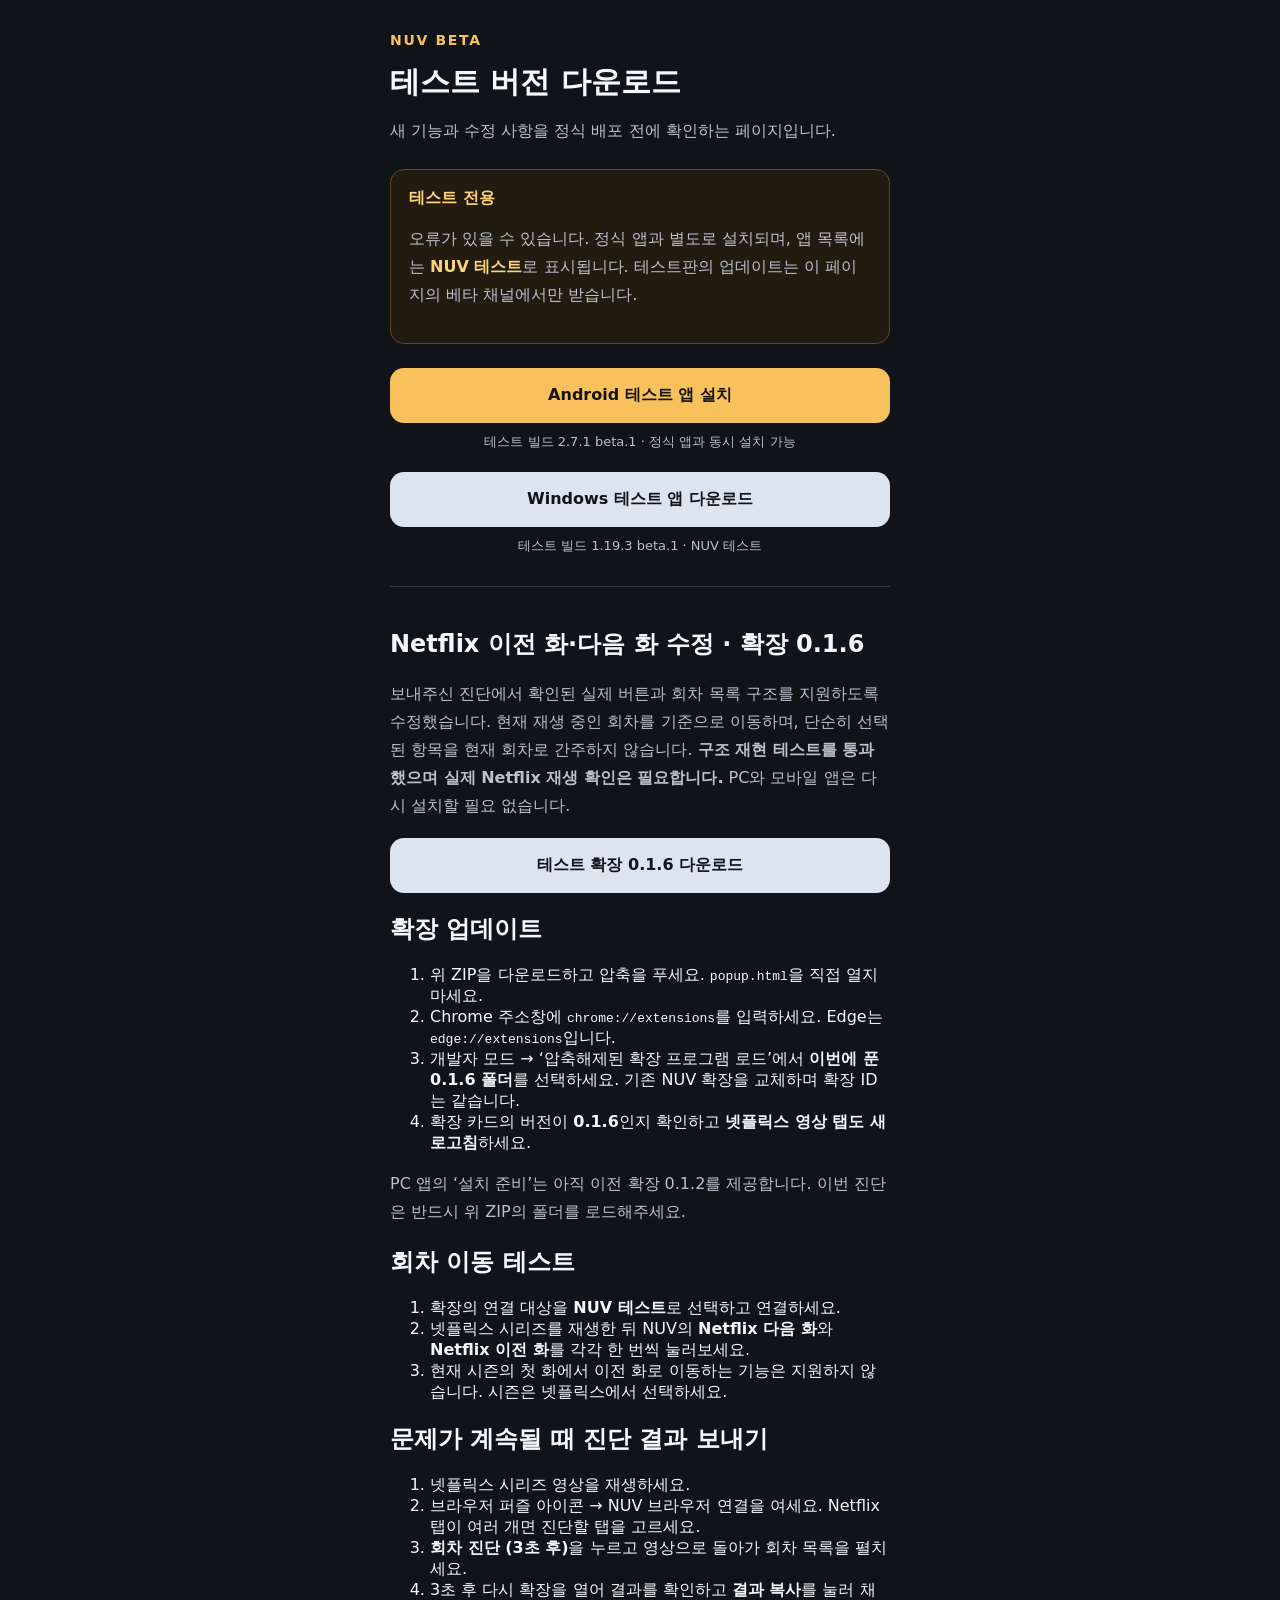
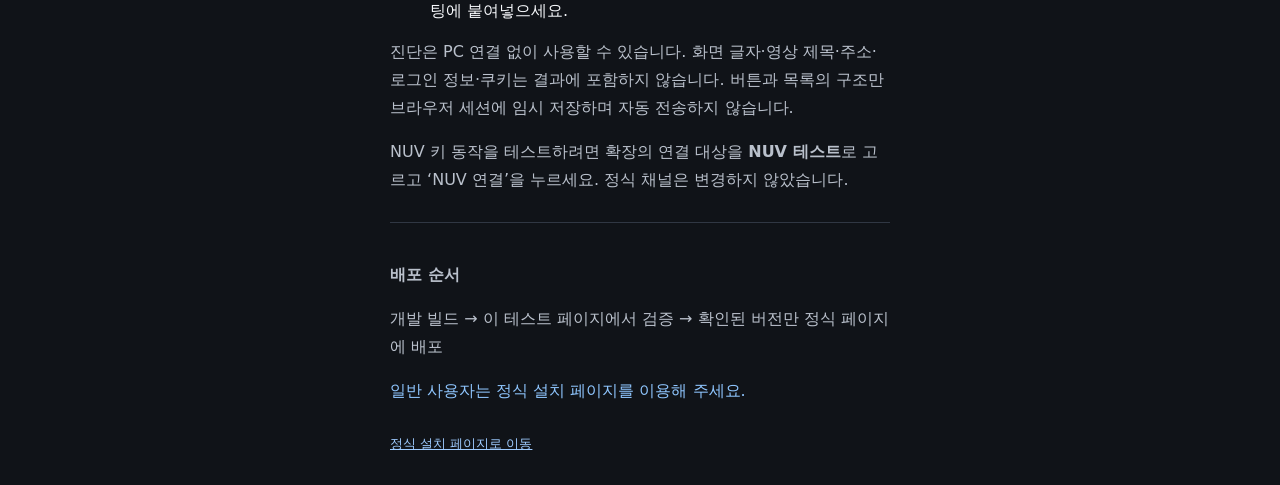
==== beta/index.html @ ee447491 "Beta extension 0.1.6: Netflix controls and episode pane from user diagnostic; retain PC and Android " ====
<!doctype html>
<html lang="ko">
<head>
  <meta charset="utf-8">
  <meta name="viewport" content="width=device-width,initial-scale=1">
  <meta name="referrer" content="no-referrer">
  <meta name="robots" content="noindex,nofollow">
  <title>NUV 테스트 버전</title>
  <style>
    :root { color-scheme: dark; font-family: system-ui, sans-serif; }
    * { box-sizing: border-box; }
    body { margin: 0; background: #101318; color: #f5f7fa; min-height: 100svh; display: grid; place-items: center; }
    main { width: min(100% - 40px, 500px); padding: 32px 0; }
    .mark { color: #f8c15c; font-size: 14px; font-weight: 800; letter-spacing: .12em; }
    h1 { font-size: 30px; line-height: 1.3; margin: 14px 0; }
    p { color: #bac1cc; line-height: 1.75; }
    .notice { margin: 24px 0; padding: 18px; border: 1px solid #5d4a25; border-radius: 14px; background: #211b10; }
    .notice strong { color: #ffd27d; }
    .download { display: block; padding: 17px 22px; margin: 18px 0 8px; background: #f8c15c; color: #17130b; text-align: center; text-decoration: none; font-weight: 800; border-radius: 14px; }
    .download.windows { background: #dce4ef; color: #101318; }
    .version { margin-top: 0; font-size: 13px; text-align: center; }
    .flow { margin-top: 28px; padding-top: 22px; border-top: 1px solid #303743; }
    .stable { color: #8fc6ff; }
    footer { margin-top: 30px; font-size: 13px; }
    footer a { color: #9ecbff; }
  </style>
</head>
<body>
  <main>
    <div class="mark">NUV BETA</div>
    <h1>테스트 버전 다운로드</h1>
    <p>새 기능과 수정 사항을 정식 배포 전에 확인하는 페이지입니다.</p>

    <div class="notice">
      <strong>테스트 전용</strong>
      <p>오류가 있을 수 있습니다. 정식 앱과 별도로 설치되며, 앱 목록에는 <strong>NUV 테스트</strong>로 표시됩니다. 테스트판의 업데이트는 이 페이지의 베타 채널에서만 받습니다.</p>
    </div>

    <a class="download" href="https://github.com/hyeongom/nuv-download/releases/download/v1.15.1-2.7.1-beta.1/NUV-Beta-Android.apk">Android 테스트 앱 설치</a>
    <p class="version">테스트 빌드 2.7.1 beta.1 · 정식 앱과 동시 설치 가능</p>

    <a class="download windows" href="https://github.com/hyeongom/nuv-download/releases/download/v1.19.3-beta.1/NUV-Beta-Windows.zip">Windows 테스트 앱 다운로드</a>
    <p class="version">테스트 빌드 1.19.3 beta.1 · NUV 테스트</p>

    <section class="flow">
      <h2>Netflix 이전 화·다음 화 수정 · 확장 0.1.6</h2>
      <p>보내주신 진단에서 확인된 실제 버튼과 회차 목록 구조를 지원하도록 수정했습니다. 현재 재생 중인 회차를 기준으로 이동하며, 단순히 선택된 항목을 현재 회차로 간주하지 않습니다. <strong>구조 재현 테스트를 통과했으며 실제 Netflix 재생 확인은 필요합니다.</strong> PC와 모바일 앱은 다시 설치할 필요 없습니다.</p>
      <a class="download windows" href="https://github.com/hyeongom/nuv-download/releases/download/browser-0.1.6-beta.1/NUV-Browser-Extension-0.1.6-dev.zip">테스트 확장 0.1.6 다운로드</a>
      <h2>확장 업데이트</h2>
      <ol>
        <li>위 ZIP을 다운로드하고 압축을 푸세요. <code>popup.html</code>을 직접 열지 마세요.</li>
        <li>Chrome 주소창에 <code>chrome://extensions</code>를 입력하세요. Edge는 <code>edge://extensions</code>입니다.</li>
        <li>개발자 모드 → ‘압축해제된 확장 프로그램 로드’에서 <strong>이번에 푼 0.1.6 폴더</strong>를 선택하세요. 기존 NUV 확장을 교체하며 확장 ID는 같습니다.</li>
        <li>확장 카드의 버전이 <strong>0.1.6</strong>인지 확인하고 <strong>넷플릭스 영상 탭도 새로고침</strong>하세요.</li>
      </ol>
      <p>PC 앱의 ‘설치 준비’는 아직 이전 확장 0.1.2를 제공합니다. 이번 진단은 반드시 위 ZIP의 폴더를 로드해주세요.</p>
      <h2>회차 이동 테스트</h2>
      <ol>
        <li>확장의 연결 대상을 <strong>NUV 테스트</strong>로 선택하고 연결하세요.</li>
        <li>넷플릭스 시리즈를 재생한 뒤 NUV의 <strong>Netflix 다음 화</strong>와 <strong>Netflix 이전 화</strong>를 각각 한 번씩 눌러보세요.</li>
        <li>현재 시즌의 첫 화에서 이전 화로 이동하는 기능은 지원하지 않습니다. 시즌은 넷플릭스에서 선택하세요.</li>
      </ol>
      <h2>문제가 계속될 때 진단 결과 보내기</h2>
      <ol>
        <li>넷플릭스 시리즈 영상을 재생하세요.</li>
        <li>브라우저 퍼즐 아이콘 → NUV 브라우저 연결을 여세요. Netflix 탭이 여러 개면 진단할 탭을 고르세요.</li>
        <li><strong>회차 진단 (3초 후)</strong>을 누르고 영상으로 돌아가 회차 목록을 펼치세요.</li>
        <li>3초 후 다시 확장을 열어 결과를 확인하고 <strong>결과 복사</strong>를 눌러 채팅에 붙여넣으세요.</li>
      </ol>
      <p>진단은 PC 연결 없이 사용할 수 있습니다. 화면 글자·영상 제목·주소·로그인 정보·쿠키는 결과에 포함하지 않습니다. 버튼과 목록의 구조만 브라우저 세션에 임시 저장하며 자동 전송하지 않습니다.</p>
      <p>NUV 키 동작을 테스트하려면 확장의 연결 대상을 <strong>NUV 테스트</strong>로 고르고 ‘NUV 연결’을 누르세요. 정식 채널은 변경하지 않았습니다.</p>
    </section>
    <div class="flow">
      <p><strong>배포 순서</strong></p>
      <p>개발 빌드 → 이 테스트 페이지에서 검증 → 확인된 버전만 정식 페이지에 배포</p>
      <p class="stable">일반 사용자는 정식 설치 페이지를 이용해 주세요.</p>
    </div>

    <footer><a href="../">정식 설치 페이지로 이동</a></footer>
  </main>
</body>
</html>
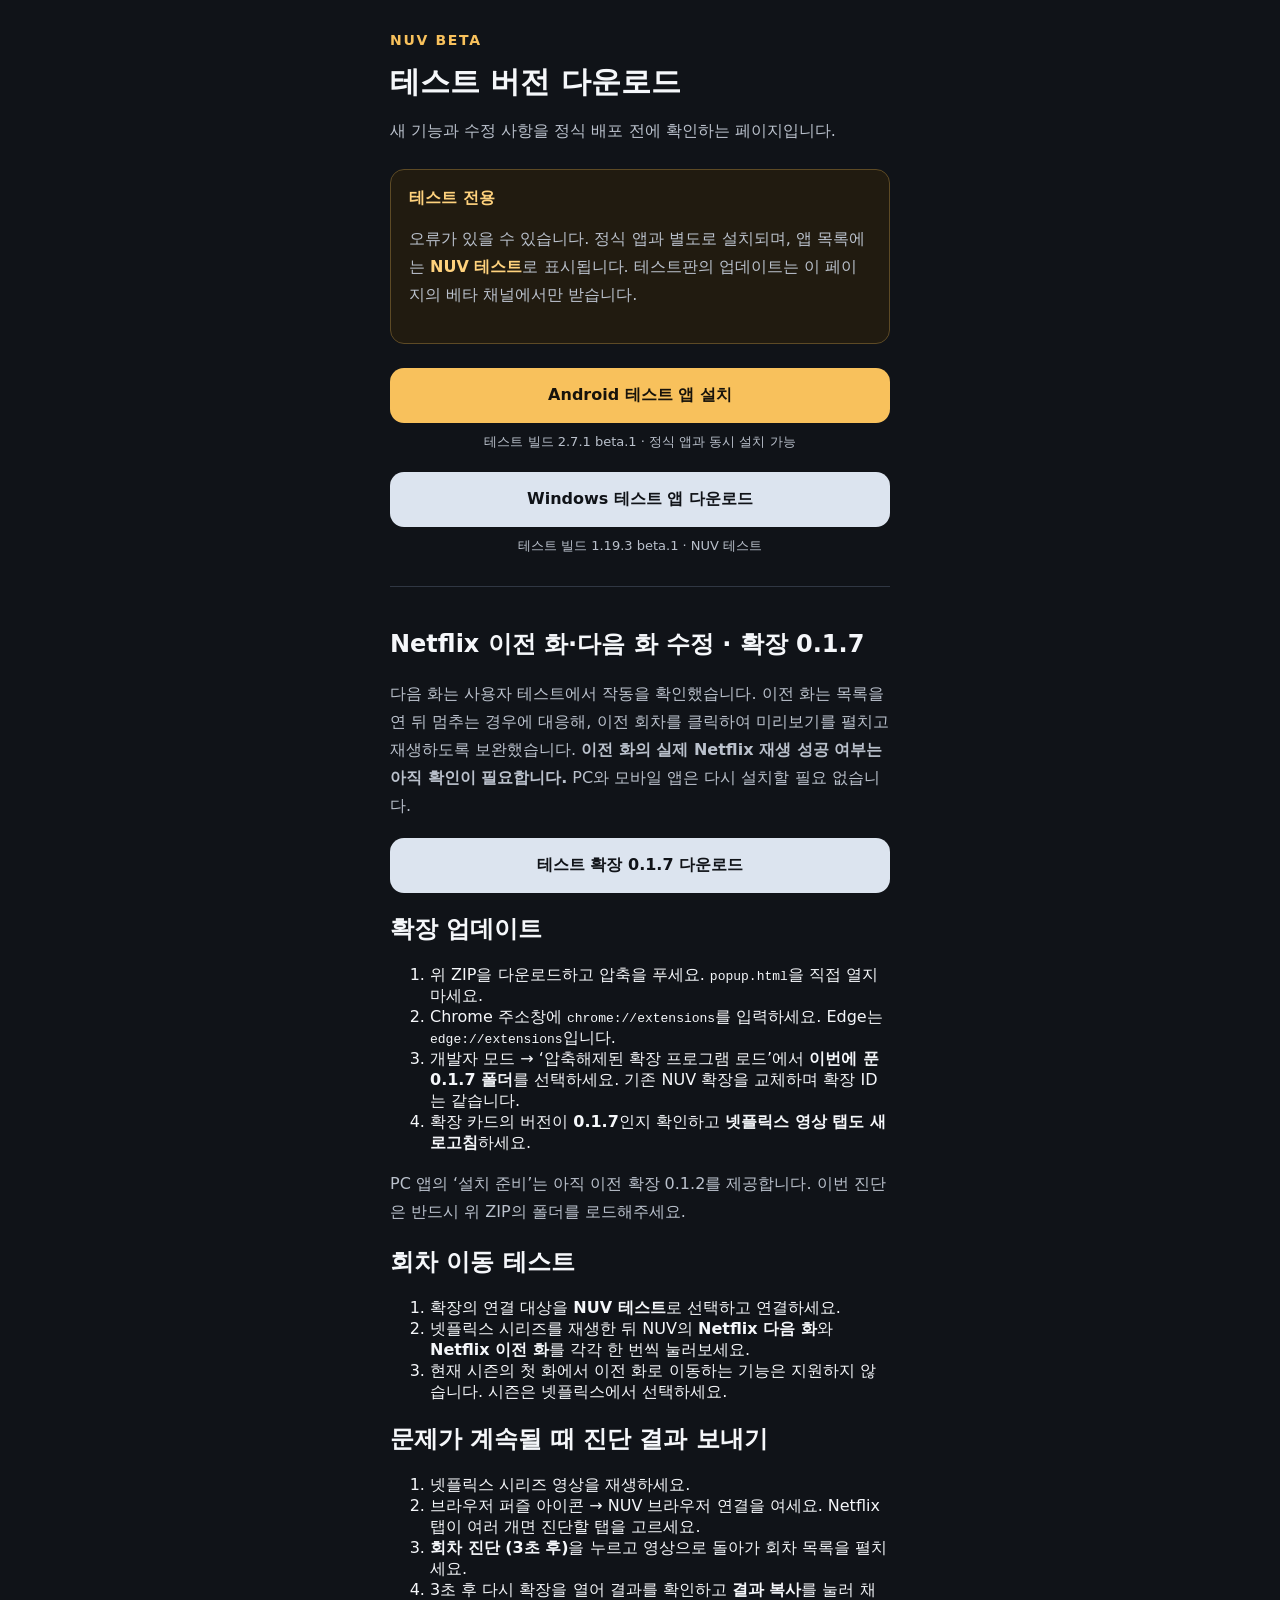
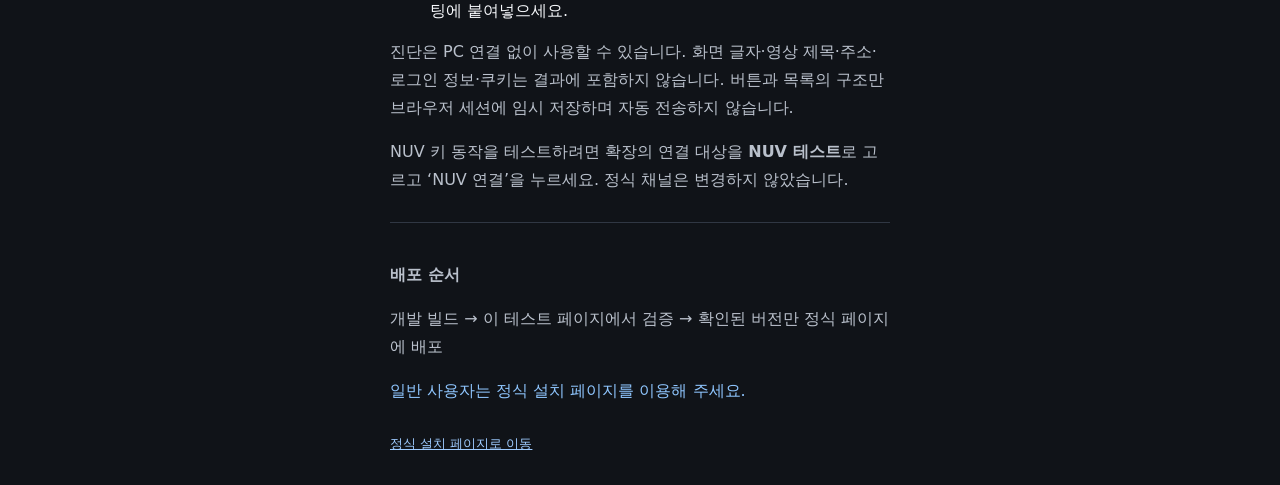
==== commit 68643c27: "Beta extension 0.1.7: Netflix previous episode click-to-expand fallback; retain PC and Android build" ====
--- a/beta/index.html
+++ b/beta/index.html
@@ -43,15 +43,15 @@
     <p class="version">테스트 빌드 1.19.3 beta.1 · NUV 테스트</p>
 
     <section class="flow">
-      <h2>Netflix 이전 화·다음 화 수정 · 확장 0.1.6</h2>
-      <p>보내주신 진단에서 확인된 실제 버튼과 회차 목록 구조를 지원하도록 수정했습니다. 현재 재생 중인 회차를 기준으로 이동하며, 단순히 선택된 항목을 현재 회차로 간주하지 않습니다. <strong>구조 재현 테스트를 통과했으며 실제 Netflix 재생 확인은 필요합니다.</strong> PC와 모바일 앱은 다시 설치할 필요 없습니다.</p>
-      <a class="download windows" href="https://github.com/hyeongom/nuv-download/releases/download/browser-0.1.6-beta.1/NUV-Browser-Extension-0.1.6-dev.zip">테스트 확장 0.1.6 다운로드</a>
+      <h2>Netflix 이전 화·다음 화 수정 · 확장 0.1.7</h2>
+      <p>다음 화는 사용자 테스트에서 작동을 확인했습니다. 이전 화는 목록을 연 뒤 멈추는 경우에 대응해, 이전 회차를 클릭하여 미리보기를 펼치고 재생하도록 보완했습니다. <strong>이전 화의 실제 Netflix 재생 성공 여부는 아직 확인이 필요합니다.</strong> PC와 모바일 앱은 다시 설치할 필요 없습니다.</p>
+      <a class="download windows" href="https://github.com/hyeongom/nuv-download/releases/download/browser-0.1.7-beta.1/NUV-Browser-Extension-0.1.7-dev.zip">테스트 확장 0.1.7 다운로드</a>
       <h2>확장 업데이트</h2>
       <ol>
         <li>위 ZIP을 다운로드하고 압축을 푸세요. <code>popup.html</code>을 직접 열지 마세요.</li>
         <li>Chrome 주소창에 <code>chrome://extensions</code>를 입력하세요. Edge는 <code>edge://extensions</code>입니다.</li>
-        <li>개발자 모드 → ‘압축해제된 확장 프로그램 로드’에서 <strong>이번에 푼 0.1.6 폴더</strong>를 선택하세요. 기존 NUV 확장을 교체하며 확장 ID는 같습니다.</li>
-        <li>확장 카드의 버전이 <strong>0.1.6</strong>인지 확인하고 <strong>넷플릭스 영상 탭도 새로고침</strong>하세요.</li>
+        <li>개발자 모드 → ‘압축해제된 확장 프로그램 로드’에서 <strong>이번에 푼 0.1.7 폴더</strong>를 선택하세요. 기존 NUV 확장을 교체하며 확장 ID는 같습니다.</li>
+        <li>확장 카드의 버전이 <strong>0.1.7</strong>인지 확인하고 <strong>넷플릭스 영상 탭도 새로고침</strong>하세요.</li>
       </ol>
       <p>PC 앱의 ‘설치 준비’는 아직 이전 확장 0.1.2를 제공합니다. 이번 진단은 반드시 위 ZIP의 폴더를 로드해주세요.</p>
       <h2>회차 이동 테스트</h2>
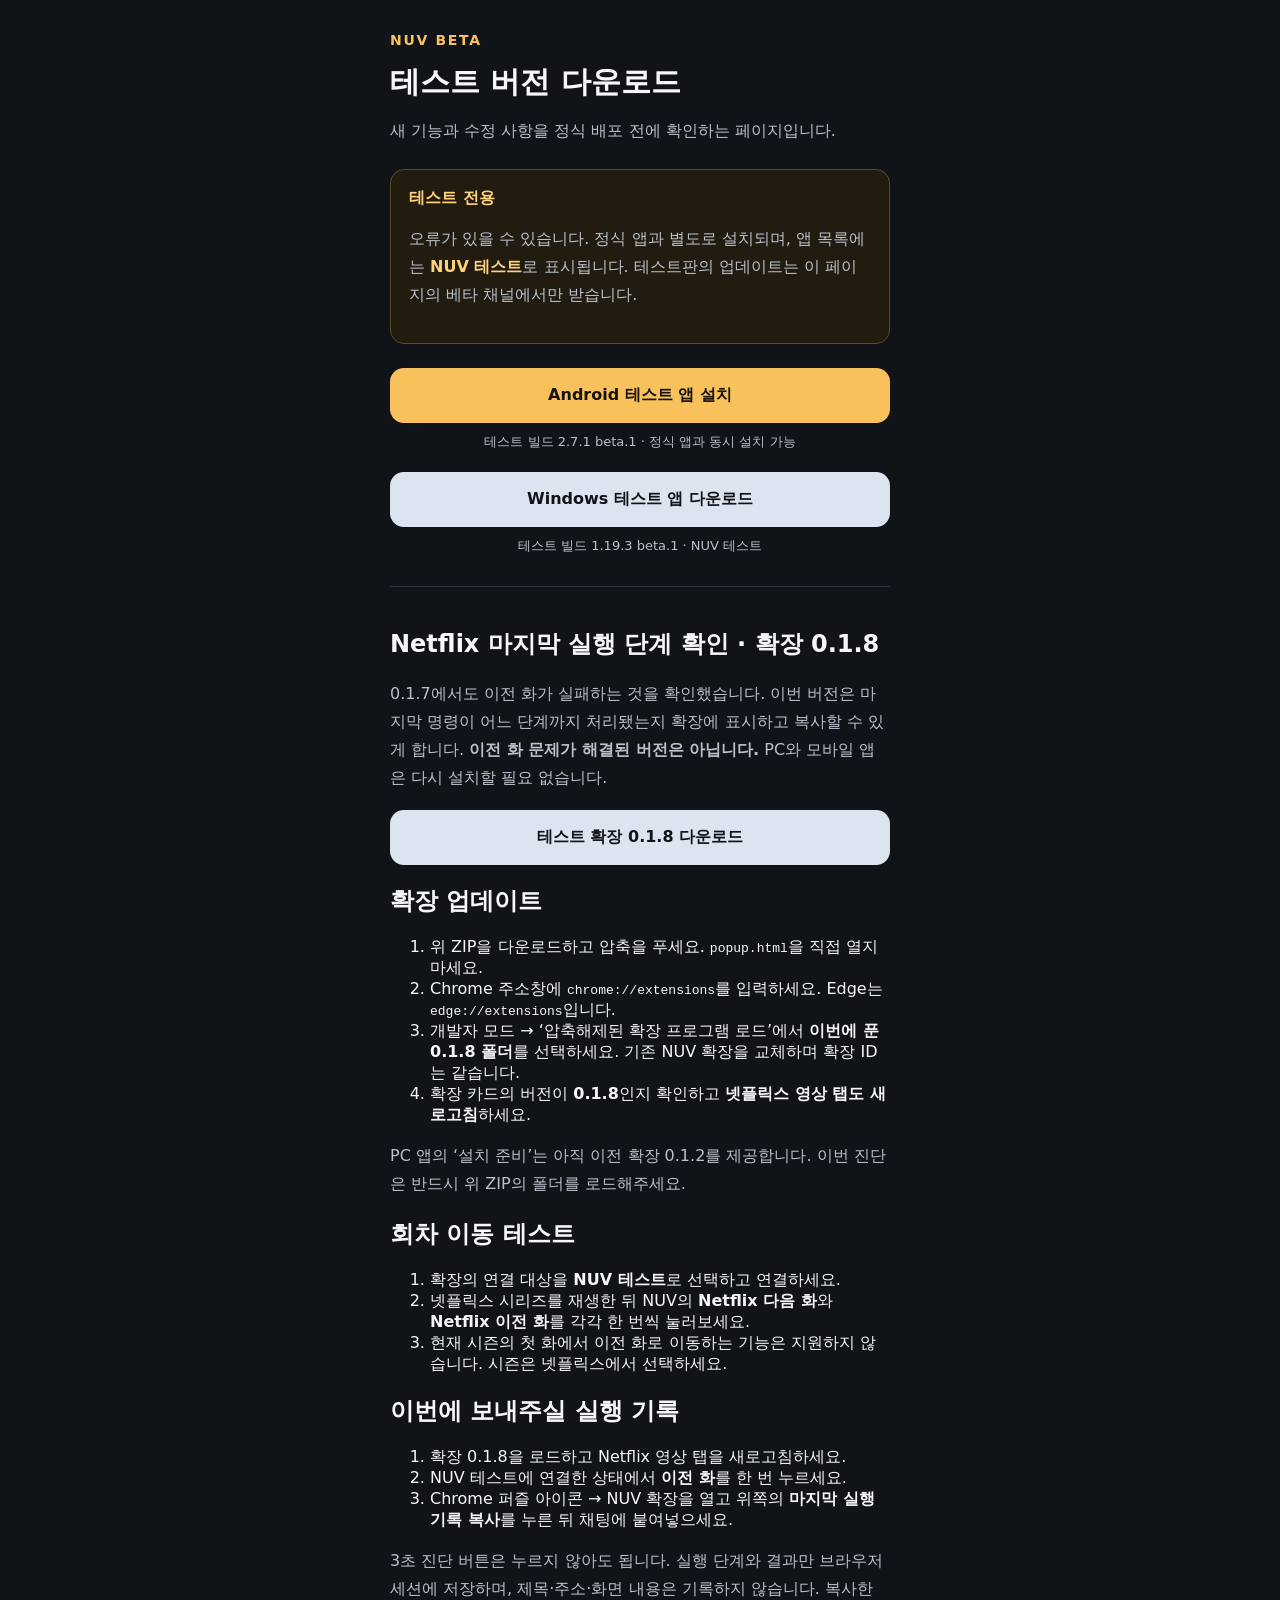
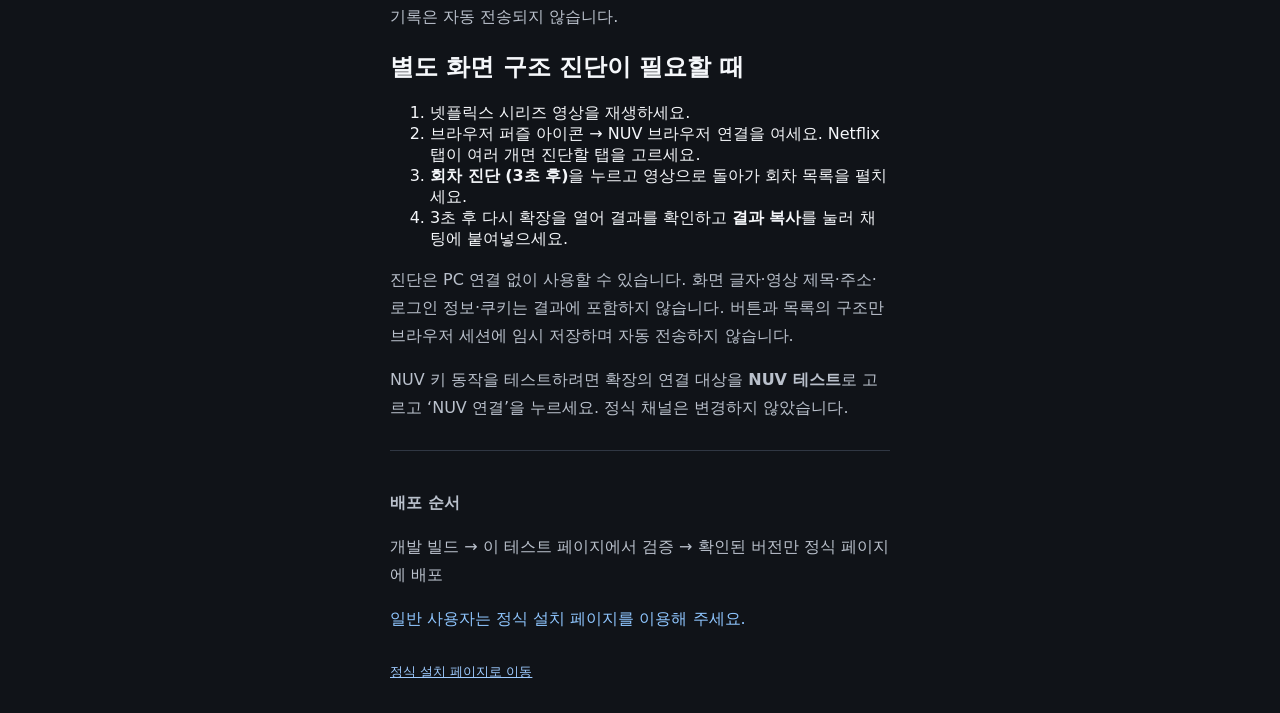
==== commit a4125cde: "Beta extension 0.1.8: Netflix execution-stage report; retain PC and Android builds" ====
--- a/beta/index.html
+++ b/beta/index.html
@@ -43,15 +43,15 @@
     <p class="version">테스트 빌드 1.19.3 beta.1 · NUV 테스트</p>
 
     <section class="flow">
-      <h2>Netflix 이전 화·다음 화 수정 · 확장 0.1.7</h2>
-      <p>다음 화는 사용자 테스트에서 작동을 확인했습니다. 이전 화는 목록을 연 뒤 멈추는 경우에 대응해, 이전 회차를 클릭하여 미리보기를 펼치고 재생하도록 보완했습니다. <strong>이전 화의 실제 Netflix 재생 성공 여부는 아직 확인이 필요합니다.</strong> PC와 모바일 앱은 다시 설치할 필요 없습니다.</p>
-      <a class="download windows" href="https://github.com/hyeongom/nuv-download/releases/download/browser-0.1.7-beta.1/NUV-Browser-Extension-0.1.7-dev.zip">테스트 확장 0.1.7 다운로드</a>
+      <h2>Netflix 마지막 실행 단계 확인 · 확장 0.1.8</h2>
+      <p>0.1.7에서도 이전 화가 실패하는 것을 확인했습니다. 이번 버전은 마지막 명령이 어느 단계까지 처리됐는지 확장에 표시하고 복사할 수 있게 합니다. <strong>이전 화 문제가 해결된 버전은 아닙니다.</strong> PC와 모바일 앱은 다시 설치할 필요 없습니다.</p>
+      <a class="download windows" href="https://github.com/hyeongom/nuv-download/releases/download/browser-0.1.8-beta.1/NUV-Browser-Extension-0.1.8-dev.zip">테스트 확장 0.1.8 다운로드</a>
       <h2>확장 업데이트</h2>
       <ol>
         <li>위 ZIP을 다운로드하고 압축을 푸세요. <code>popup.html</code>을 직접 열지 마세요.</li>
         <li>Chrome 주소창에 <code>chrome://extensions</code>를 입력하세요. Edge는 <code>edge://extensions</code>입니다.</li>
-        <li>개발자 모드 → ‘압축해제된 확장 프로그램 로드’에서 <strong>이번에 푼 0.1.7 폴더</strong>를 선택하세요. 기존 NUV 확장을 교체하며 확장 ID는 같습니다.</li>
-        <li>확장 카드의 버전이 <strong>0.1.7</strong>인지 확인하고 <strong>넷플릭스 영상 탭도 새로고침</strong>하세요.</li>
+        <li>개발자 모드 → ‘압축해제된 확장 프로그램 로드’에서 <strong>이번에 푼 0.1.8 폴더</strong>를 선택하세요. 기존 NUV 확장을 교체하며 확장 ID는 같습니다.</li>
+        <li>확장 카드의 버전이 <strong>0.1.8</strong>인지 확인하고 <strong>넷플릭스 영상 탭도 새로고침</strong>하세요.</li>
       </ol>
       <p>PC 앱의 ‘설치 준비’는 아직 이전 확장 0.1.2를 제공합니다. 이번 진단은 반드시 위 ZIP의 폴더를 로드해주세요.</p>
       <h2>회차 이동 테스트</h2>
@@ -60,7 +60,14 @@
         <li>넷플릭스 시리즈를 재생한 뒤 NUV의 <strong>Netflix 다음 화</strong>와 <strong>Netflix 이전 화</strong>를 각각 한 번씩 눌러보세요.</li>
         <li>현재 시즌의 첫 화에서 이전 화로 이동하는 기능은 지원하지 않습니다. 시즌은 넷플릭스에서 선택하세요.</li>
       </ol>
-      <h2>문제가 계속될 때 진단 결과 보내기</h2>
+      <h2>이번에 보내주실 실행 기록</h2>
+      <ol>
+        <li>확장 0.1.8을 로드하고 Netflix 영상 탭을 새로고침하세요.</li>
+        <li>NUV 테스트에 연결한 상태에서 <strong>이전 화</strong>를 한 번 누르세요.</li>
+        <li>Chrome 퍼즐 아이콘 → NUV 확장을 열고 위쪽의 <strong>마지막 실행 기록 복사</strong>를 누른 뒤 채팅에 붙여넣으세요.</li>
+      </ol>
+      <p>3초 진단 버튼은 누르지 않아도 됩니다. 실행 단계와 결과만 브라우저 세션에 저장하며, 제목·주소·화면 내용은 기록하지 않습니다. 복사한 기록은 자동 전송되지 않습니다.</p>
+      <h2>별도 화면 구조 진단이 필요할 때</h2>
       <ol>
         <li>넷플릭스 시리즈 영상을 재생하세요.</li>
         <li>브라우저 퍼즐 아이콘 → NUV 브라우저 연결을 여세요. Netflix 탭이 여러 개면 진단할 탭을 고르세요.</li>
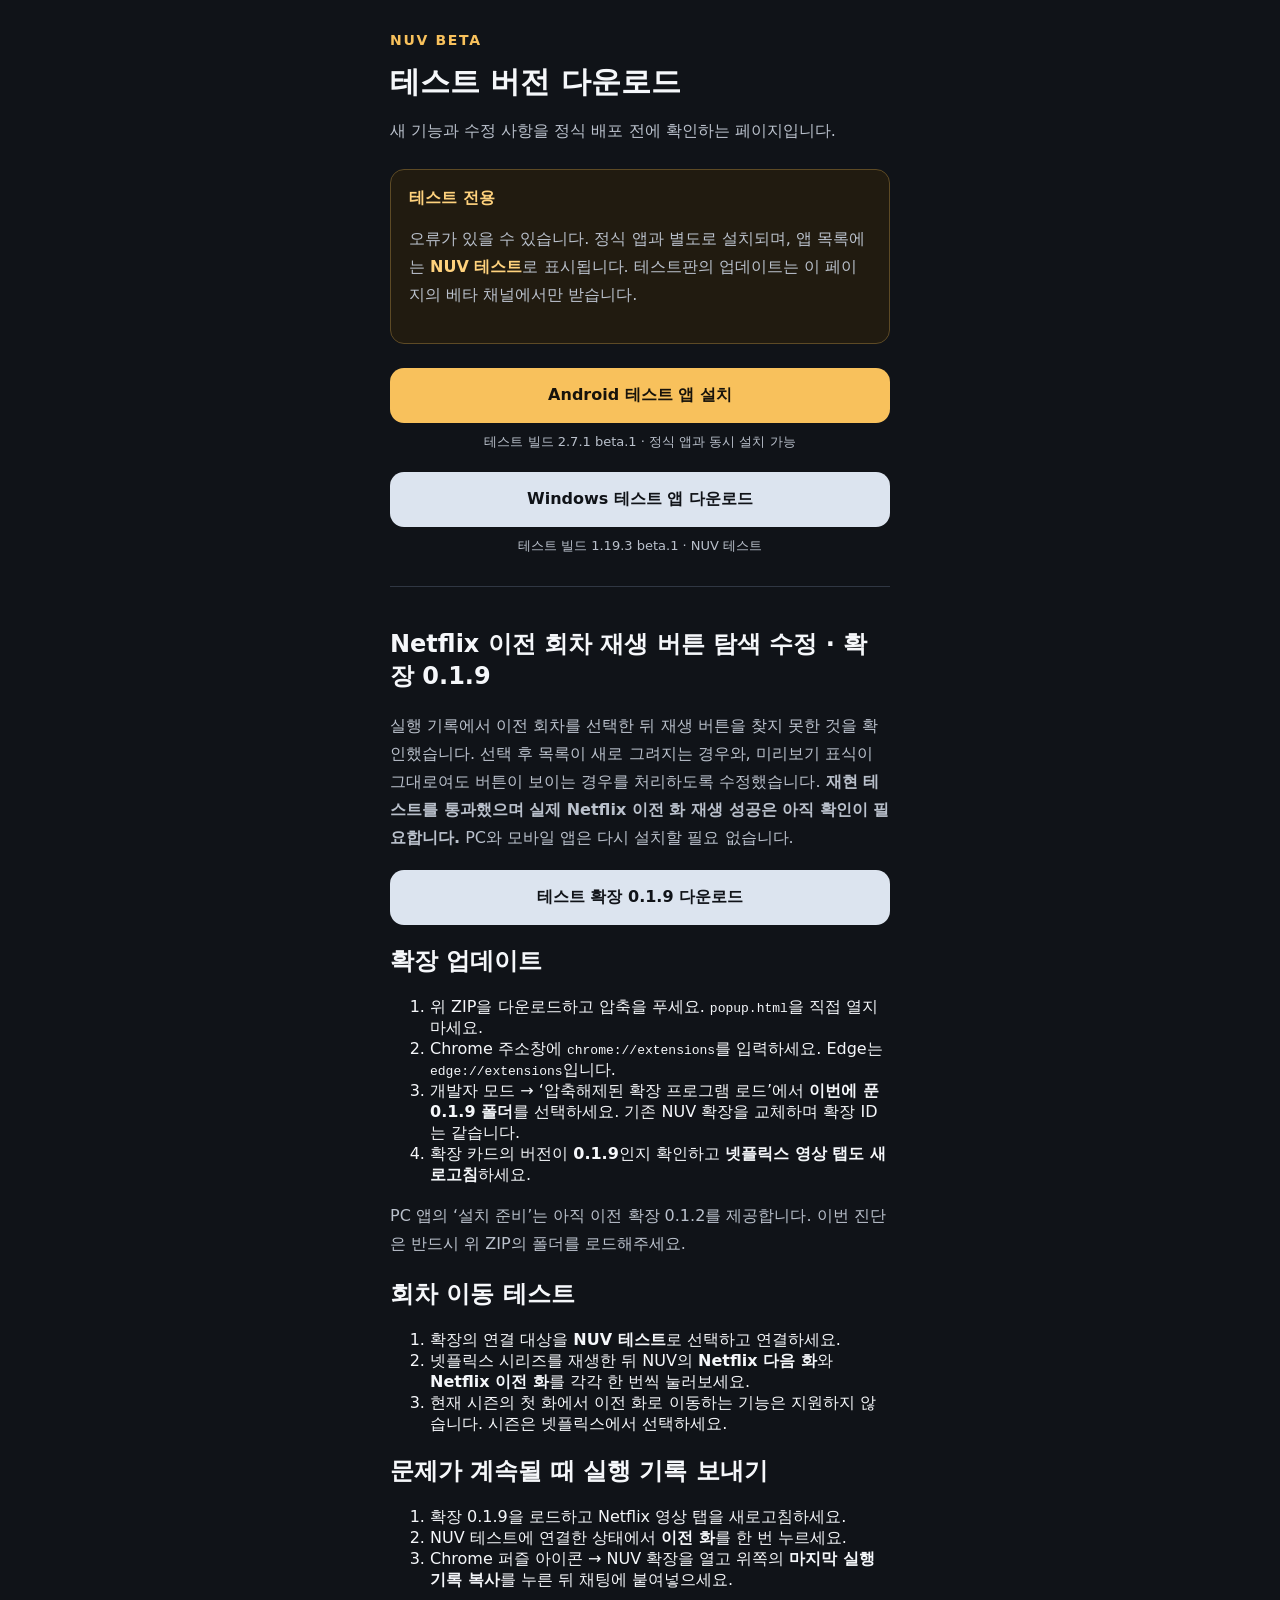
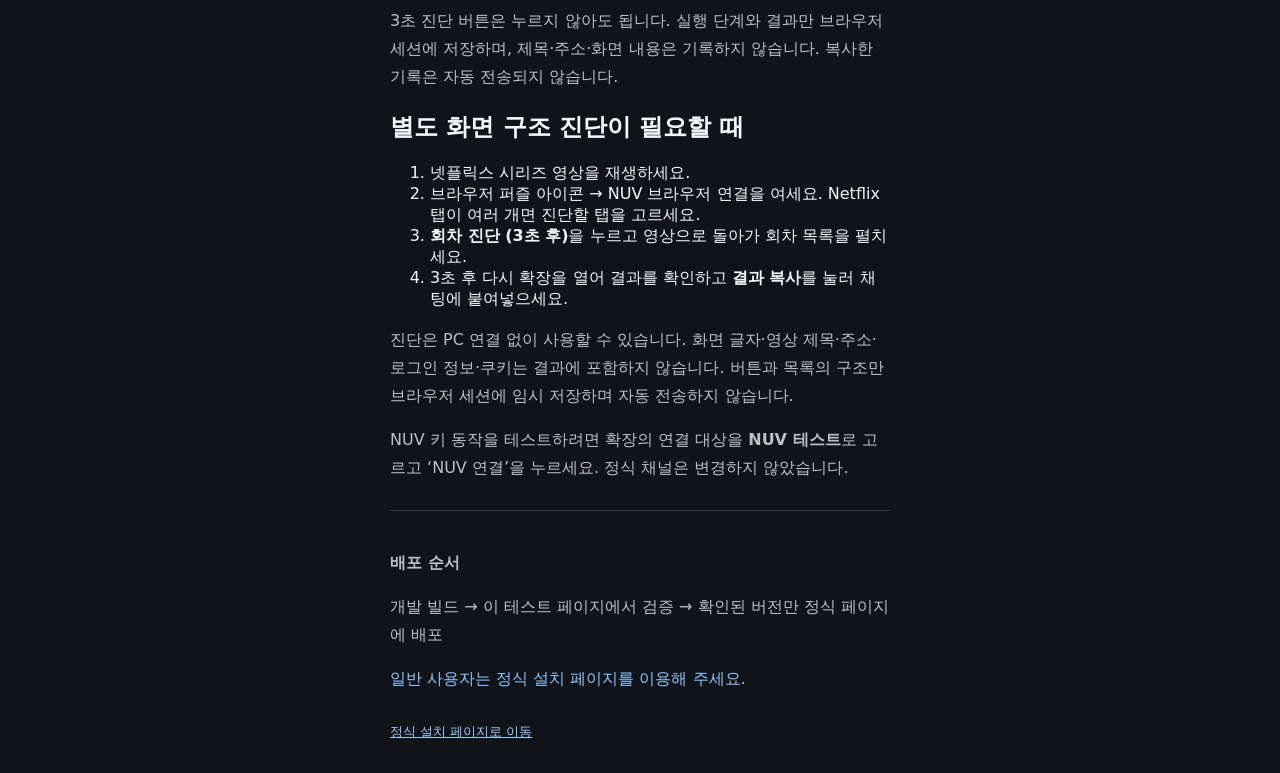
==== commit f914a6cb: "Beta extension 0.1.9: Netflix adjacent episode rerender handling; retain PC and Android builds" ====
--- a/beta/index.html
+++ b/beta/index.html
@@ -43,15 +43,15 @@
     <p class="version">테스트 빌드 1.19.3 beta.1 · NUV 테스트</p>
 
     <section class="flow">
-      <h2>Netflix 마지막 실행 단계 확인 · 확장 0.1.8</h2>
-      <p>0.1.7에서도 이전 화가 실패하는 것을 확인했습니다. 이번 버전은 마지막 명령이 어느 단계까지 처리됐는지 확장에 표시하고 복사할 수 있게 합니다. <strong>이전 화 문제가 해결된 버전은 아닙니다.</strong> PC와 모바일 앱은 다시 설치할 필요 없습니다.</p>
-      <a class="download windows" href="https://github.com/hyeongom/nuv-download/releases/download/browser-0.1.8-beta.1/NUV-Browser-Extension-0.1.8-dev.zip">테스트 확장 0.1.8 다운로드</a>
+      <h2>Netflix 이전 회차 재생 버튼 탐색 수정 · 확장 0.1.9</h2>
+      <p>실행 기록에서 이전 회차를 선택한 뒤 재생 버튼을 찾지 못한 것을 확인했습니다. 선택 후 목록이 새로 그려지는 경우와, 미리보기 표식이 그대로여도 버튼이 보이는 경우를 처리하도록 수정했습니다. <strong>재현 테스트를 통과했으며 실제 Netflix 이전 화 재생 성공은 아직 확인이 필요합니다.</strong> PC와 모바일 앱은 다시 설치할 필요 없습니다.</p>
+      <a class="download windows" href="https://github.com/hyeongom/nuv-download/releases/download/browser-0.1.9-beta.1/NUV-Browser-Extension-0.1.9-dev.zip">테스트 확장 0.1.9 다운로드</a>
       <h2>확장 업데이트</h2>
       <ol>
         <li>위 ZIP을 다운로드하고 압축을 푸세요. <code>popup.html</code>을 직접 열지 마세요.</li>
         <li>Chrome 주소창에 <code>chrome://extensions</code>를 입력하세요. Edge는 <code>edge://extensions</code>입니다.</li>
-        <li>개발자 모드 → ‘압축해제된 확장 프로그램 로드’에서 <strong>이번에 푼 0.1.8 폴더</strong>를 선택하세요. 기존 NUV 확장을 교체하며 확장 ID는 같습니다.</li>
-        <li>확장 카드의 버전이 <strong>0.1.8</strong>인지 확인하고 <strong>넷플릭스 영상 탭도 새로고침</strong>하세요.</li>
+        <li>개발자 모드 → ‘압축해제된 확장 프로그램 로드’에서 <strong>이번에 푼 0.1.9 폴더</strong>를 선택하세요. 기존 NUV 확장을 교체하며 확장 ID는 같습니다.</li>
+        <li>확장 카드의 버전이 <strong>0.1.9</strong>인지 확인하고 <strong>넷플릭스 영상 탭도 새로고침</strong>하세요.</li>
       </ol>
       <p>PC 앱의 ‘설치 준비’는 아직 이전 확장 0.1.2를 제공합니다. 이번 진단은 반드시 위 ZIP의 폴더를 로드해주세요.</p>
       <h2>회차 이동 테스트</h2>
@@ -60,9 +60,9 @@
         <li>넷플릭스 시리즈를 재생한 뒤 NUV의 <strong>Netflix 다음 화</strong>와 <strong>Netflix 이전 화</strong>를 각각 한 번씩 눌러보세요.</li>
         <li>현재 시즌의 첫 화에서 이전 화로 이동하는 기능은 지원하지 않습니다. 시즌은 넷플릭스에서 선택하세요.</li>
       </ol>
-      <h2>이번에 보내주실 실행 기록</h2>
+      <h2>문제가 계속될 때 실행 기록 보내기</h2>
       <ol>
-        <li>확장 0.1.8을 로드하고 Netflix 영상 탭을 새로고침하세요.</li>
+        <li>확장 0.1.9을 로드하고 Netflix 영상 탭을 새로고침하세요.</li>
         <li>NUV 테스트에 연결한 상태에서 <strong>이전 화</strong>를 한 번 누르세요.</li>
         <li>Chrome 퍼즐 아이콘 → NUV 확장을 열고 위쪽의 <strong>마지막 실행 기록 복사</strong>를 누른 뒤 채팅에 붙여넣으세요.</li>
       </ol>
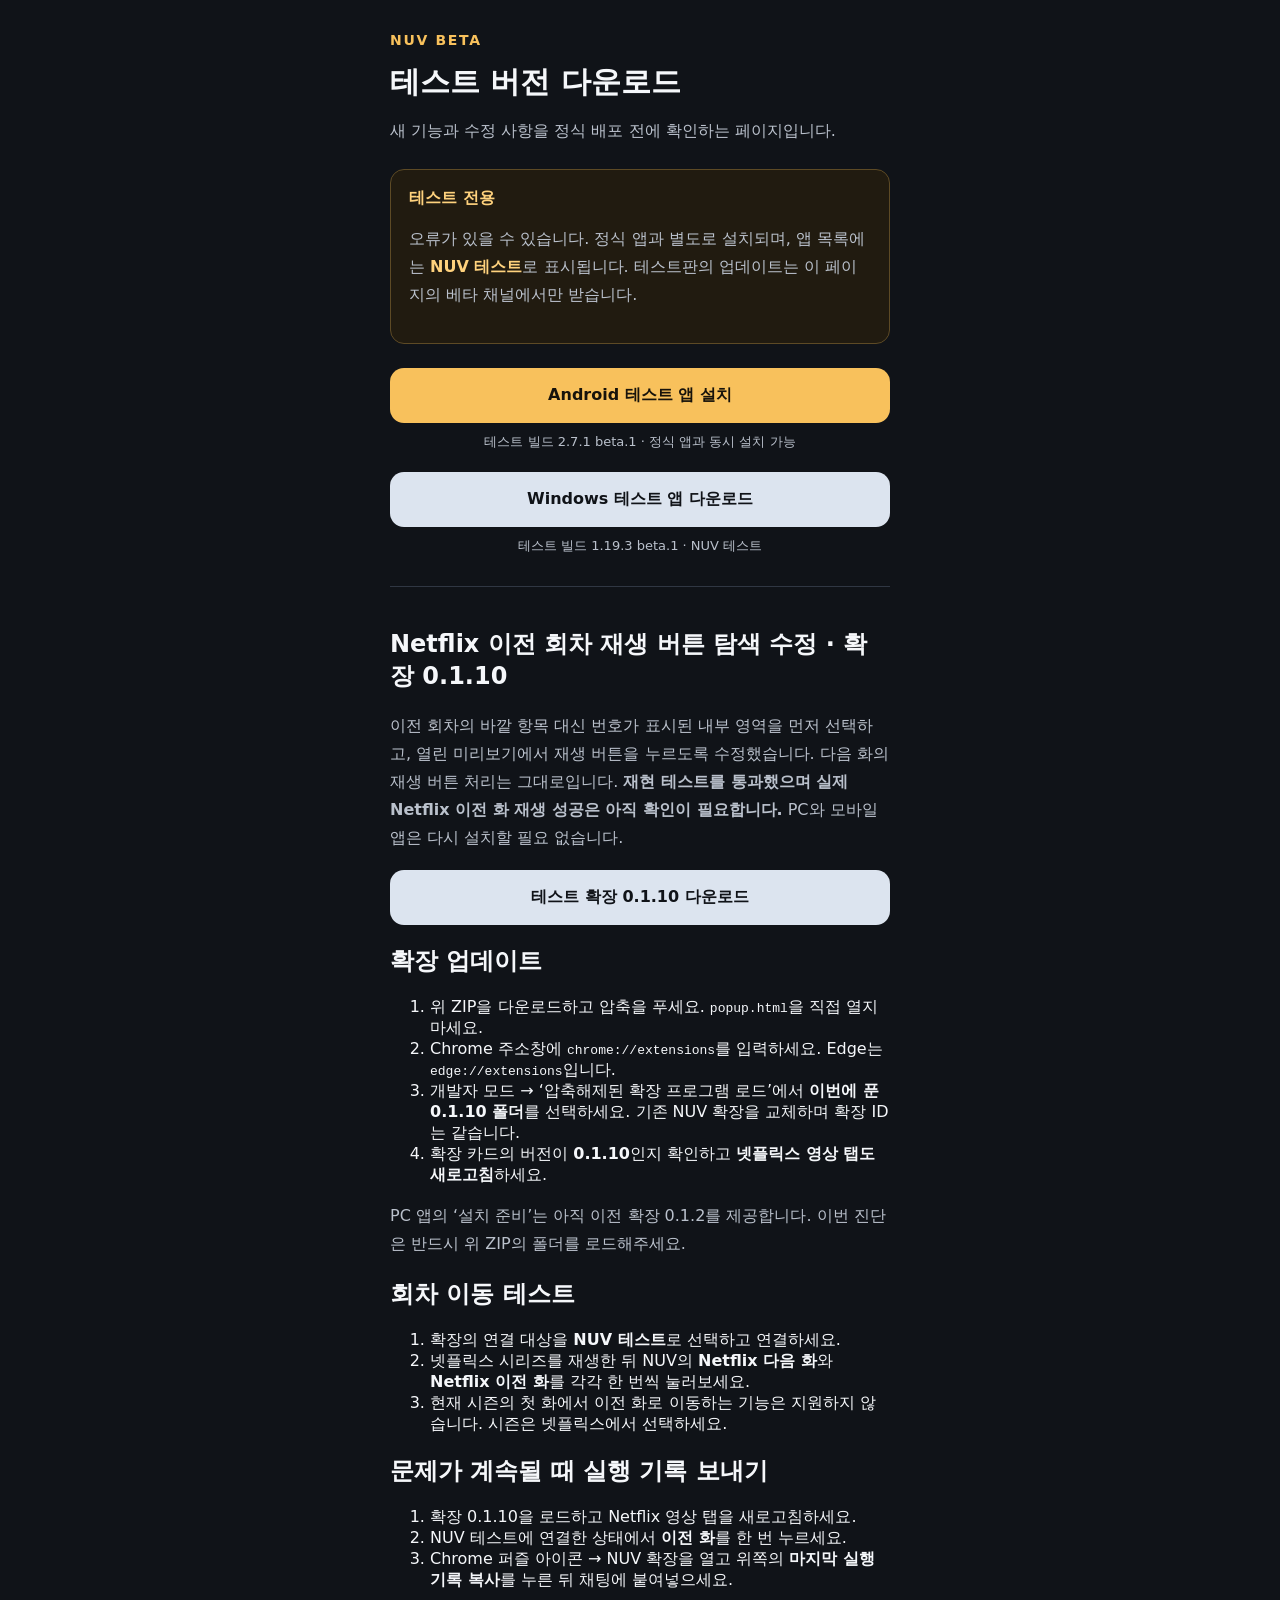
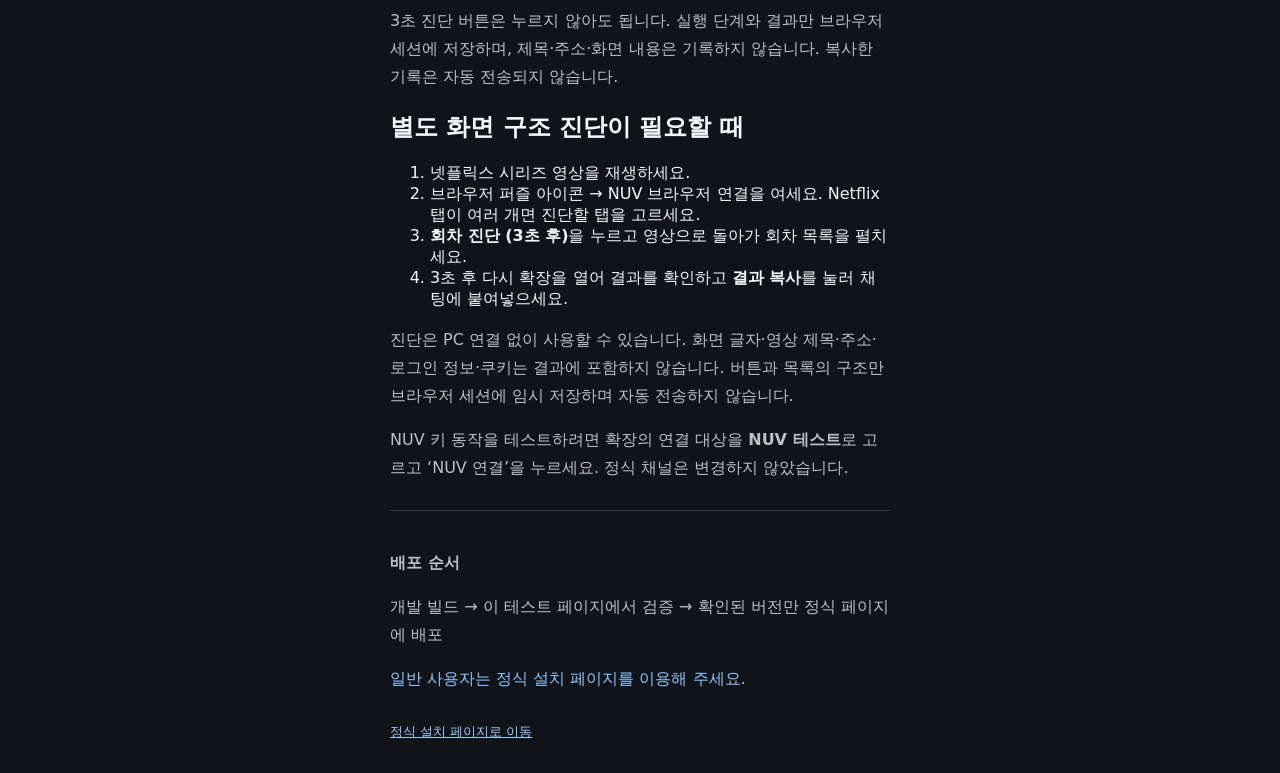
==== commit 989009de: "Beta extension 0.1.10: Netflix previous episode header target; retain PC and Android builds" ====
--- a/beta/index.html
+++ b/beta/index.html
@@ -43,15 +43,15 @@
     <p class="version">테스트 빌드 1.19.3 beta.1 · NUV 테스트</p>
 
     <section class="flow">
-      <h2>Netflix 이전 회차 재생 버튼 탐색 수정 · 확장 0.1.9</h2>
-      <p>실행 기록에서 이전 회차를 선택한 뒤 재생 버튼을 찾지 못한 것을 확인했습니다. 선택 후 목록이 새로 그려지는 경우와, 미리보기 표식이 그대로여도 버튼이 보이는 경우를 처리하도록 수정했습니다. <strong>재현 테스트를 통과했으며 실제 Netflix 이전 화 재생 성공은 아직 확인이 필요합니다.</strong> PC와 모바일 앱은 다시 설치할 필요 없습니다.</p>
-      <a class="download windows" href="https://github.com/hyeongom/nuv-download/releases/download/browser-0.1.9-beta.1/NUV-Browser-Extension-0.1.9-dev.zip">테스트 확장 0.1.9 다운로드</a>
+      <h2>Netflix 이전 회차 재생 버튼 탐색 수정 · 확장 0.1.10</h2>
+      <p>이전 회차의 바깥 항목 대신 번호가 표시된 내부 영역을 먼저 선택하고, 열린 미리보기에서 재생 버튼을 누르도록 수정했습니다. 다음 화의 재생 버튼 처리는 그대로입니다. <strong>재현 테스트를 통과했으며 실제 Netflix 이전 화 재생 성공은 아직 확인이 필요합니다.</strong> PC와 모바일 앱은 다시 설치할 필요 없습니다.</p>
+      <a class="download windows" href="https://github.com/hyeongom/nuv-download/releases/download/browser-0.1.10-beta.1/NUV-Browser-Extension-0.1.10-dev.zip">테스트 확장 0.1.10 다운로드</a>
       <h2>확장 업데이트</h2>
       <ol>
         <li>위 ZIP을 다운로드하고 압축을 푸세요. <code>popup.html</code>을 직접 열지 마세요.</li>
         <li>Chrome 주소창에 <code>chrome://extensions</code>를 입력하세요. Edge는 <code>edge://extensions</code>입니다.</li>
-        <li>개발자 모드 → ‘압축해제된 확장 프로그램 로드’에서 <strong>이번에 푼 0.1.9 폴더</strong>를 선택하세요. 기존 NUV 확장을 교체하며 확장 ID는 같습니다.</li>
-        <li>확장 카드의 버전이 <strong>0.1.9</strong>인지 확인하고 <strong>넷플릭스 영상 탭도 새로고침</strong>하세요.</li>
+        <li>개발자 모드 → ‘압축해제된 확장 프로그램 로드’에서 <strong>이번에 푼 0.1.10 폴더</strong>를 선택하세요. 기존 NUV 확장을 교체하며 확장 ID는 같습니다.</li>
+        <li>확장 카드의 버전이 <strong>0.1.10</strong>인지 확인하고 <strong>넷플릭스 영상 탭도 새로고침</strong>하세요.</li>
       </ol>
       <p>PC 앱의 ‘설치 준비’는 아직 이전 확장 0.1.2를 제공합니다. 이번 진단은 반드시 위 ZIP의 폴더를 로드해주세요.</p>
       <h2>회차 이동 테스트</h2>
@@ -62,7 +62,7 @@
       </ol>
       <h2>문제가 계속될 때 실행 기록 보내기</h2>
       <ol>
-        <li>확장 0.1.9을 로드하고 Netflix 영상 탭을 새로고침하세요.</li>
+        <li>확장 0.1.10을 로드하고 Netflix 영상 탭을 새로고침하세요.</li>
         <li>NUV 테스트에 연결한 상태에서 <strong>이전 화</strong>를 한 번 누르세요.</li>
         <li>Chrome 퍼즐 아이콘 → NUV 확장을 열고 위쪽의 <strong>마지막 실행 기록 복사</strong>를 누른 뒤 채팅에 붙여넣으세요.</li>
       </ol>
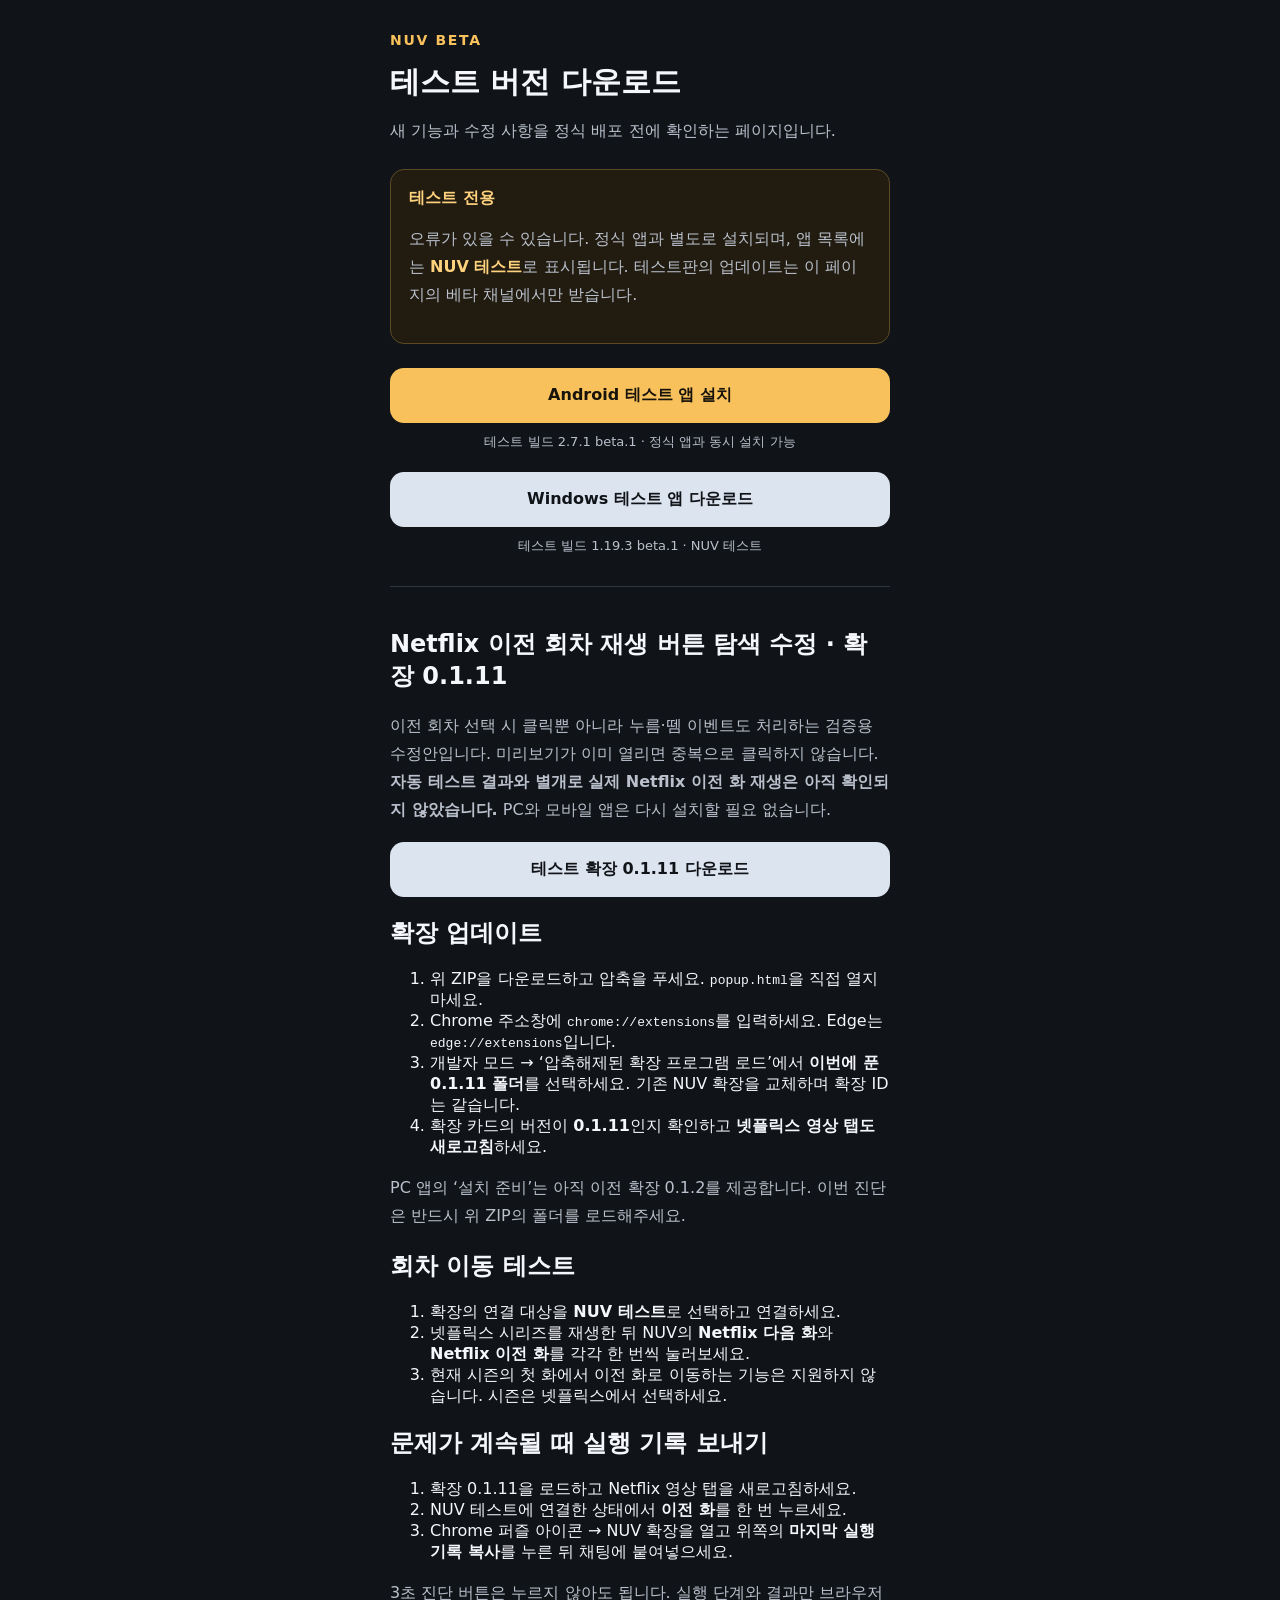
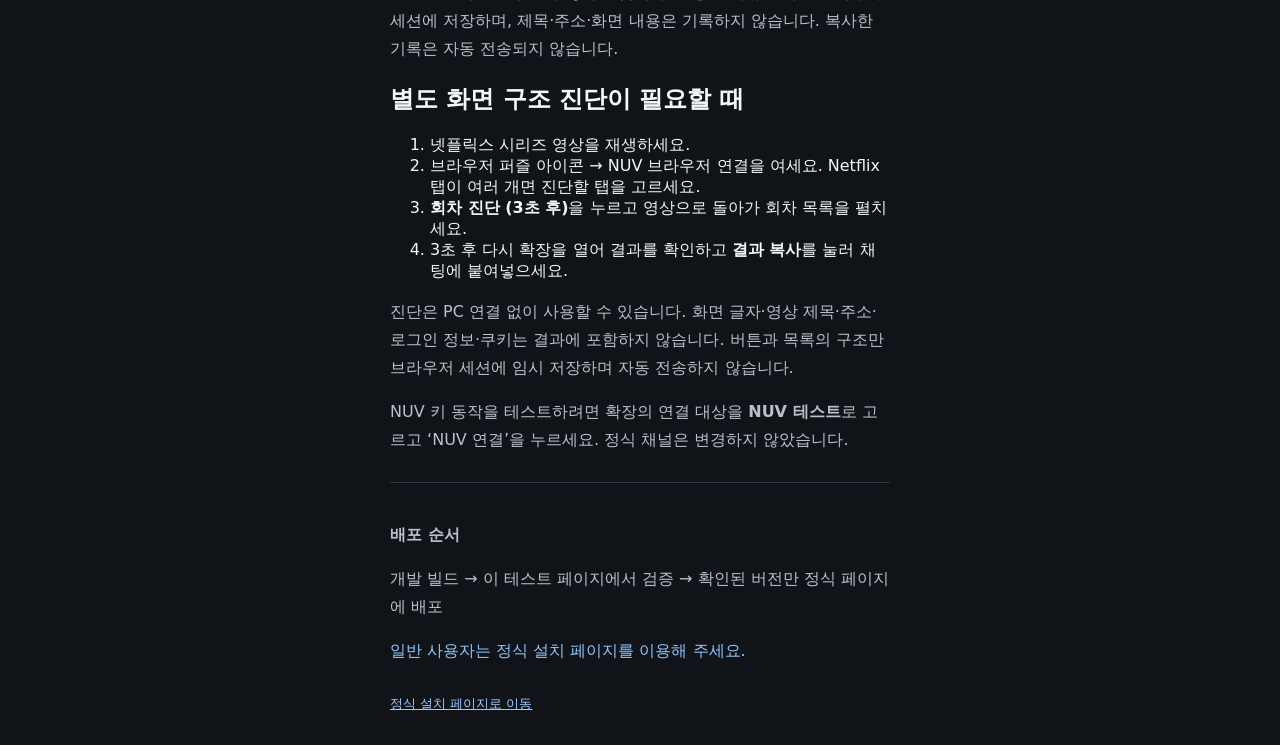
==== commit 1aa871d9: "Beta extension 0.1.11: Netflix episode press-release handling candidate; retain PC and Android build" ====
--- a/beta/index.html
+++ b/beta/index.html
@@ -43,15 +43,15 @@
     <p class="version">테스트 빌드 1.19.3 beta.1 · NUV 테스트</p>
 
     <section class="flow">
-      <h2>Netflix 이전 회차 재생 버튼 탐색 수정 · 확장 0.1.10</h2>
-      <p>이전 회차의 바깥 항목 대신 번호가 표시된 내부 영역을 먼저 선택하고, 열린 미리보기에서 재생 버튼을 누르도록 수정했습니다. 다음 화의 재생 버튼 처리는 그대로입니다. <strong>재현 테스트를 통과했으며 실제 Netflix 이전 화 재생 성공은 아직 확인이 필요합니다.</strong> PC와 모바일 앱은 다시 설치할 필요 없습니다.</p>
-      <a class="download windows" href="https://github.com/hyeongom/nuv-download/releases/download/browser-0.1.10-beta.1/NUV-Browser-Extension-0.1.10-dev.zip">테스트 확장 0.1.10 다운로드</a>
+      <h2>Netflix 이전 회차 재생 버튼 탐색 수정 · 확장 0.1.11</h2>
+      <p>이전 회차 선택 시 클릭뿐 아니라 누름·뗌 이벤트도 처리하는 검증용 수정안입니다. 미리보기가 이미 열리면 중복으로 클릭하지 않습니다. <strong>자동 테스트 결과와 별개로 실제 Netflix 이전 화 재생은 아직 확인되지 않았습니다.</strong> PC와 모바일 앱은 다시 설치할 필요 없습니다.</p>
+      <a class="download windows" href="https://github.com/hyeongom/nuv-download/releases/download/browser-0.1.11-beta.1/NUV-Browser-Extension-0.1.11-dev.zip">테스트 확장 0.1.11 다운로드</a>
       <h2>확장 업데이트</h2>
       <ol>
         <li>위 ZIP을 다운로드하고 압축을 푸세요. <code>popup.html</code>을 직접 열지 마세요.</li>
         <li>Chrome 주소창에 <code>chrome://extensions</code>를 입력하세요. Edge는 <code>edge://extensions</code>입니다.</li>
-        <li>개발자 모드 → ‘압축해제된 확장 프로그램 로드’에서 <strong>이번에 푼 0.1.10 폴더</strong>를 선택하세요. 기존 NUV 확장을 교체하며 확장 ID는 같습니다.</li>
-        <li>확장 카드의 버전이 <strong>0.1.10</strong>인지 확인하고 <strong>넷플릭스 영상 탭도 새로고침</strong>하세요.</li>
+        <li>개발자 모드 → ‘압축해제된 확장 프로그램 로드’에서 <strong>이번에 푼 0.1.11 폴더</strong>를 선택하세요. 기존 NUV 확장을 교체하며 확장 ID는 같습니다.</li>
+        <li>확장 카드의 버전이 <strong>0.1.11</strong>인지 확인하고 <strong>넷플릭스 영상 탭도 새로고침</strong>하세요.</li>
       </ol>
       <p>PC 앱의 ‘설치 준비’는 아직 이전 확장 0.1.2를 제공합니다. 이번 진단은 반드시 위 ZIP의 폴더를 로드해주세요.</p>
       <h2>회차 이동 테스트</h2>
@@ -62,7 +62,7 @@
       </ol>
       <h2>문제가 계속될 때 실행 기록 보내기</h2>
       <ol>
-        <li>확장 0.1.10을 로드하고 Netflix 영상 탭을 새로고침하세요.</li>
+        <li>확장 0.1.11을 로드하고 Netflix 영상 탭을 새로고침하세요.</li>
         <li>NUV 테스트에 연결한 상태에서 <strong>이전 화</strong>를 한 번 누르세요.</li>
         <li>Chrome 퍼즐 아이콘 → NUV 확장을 열고 위쪽의 <strong>마지막 실행 기록 복사</strong>를 누른 뒤 채팅에 붙여넣으세요.</li>
       </ol>
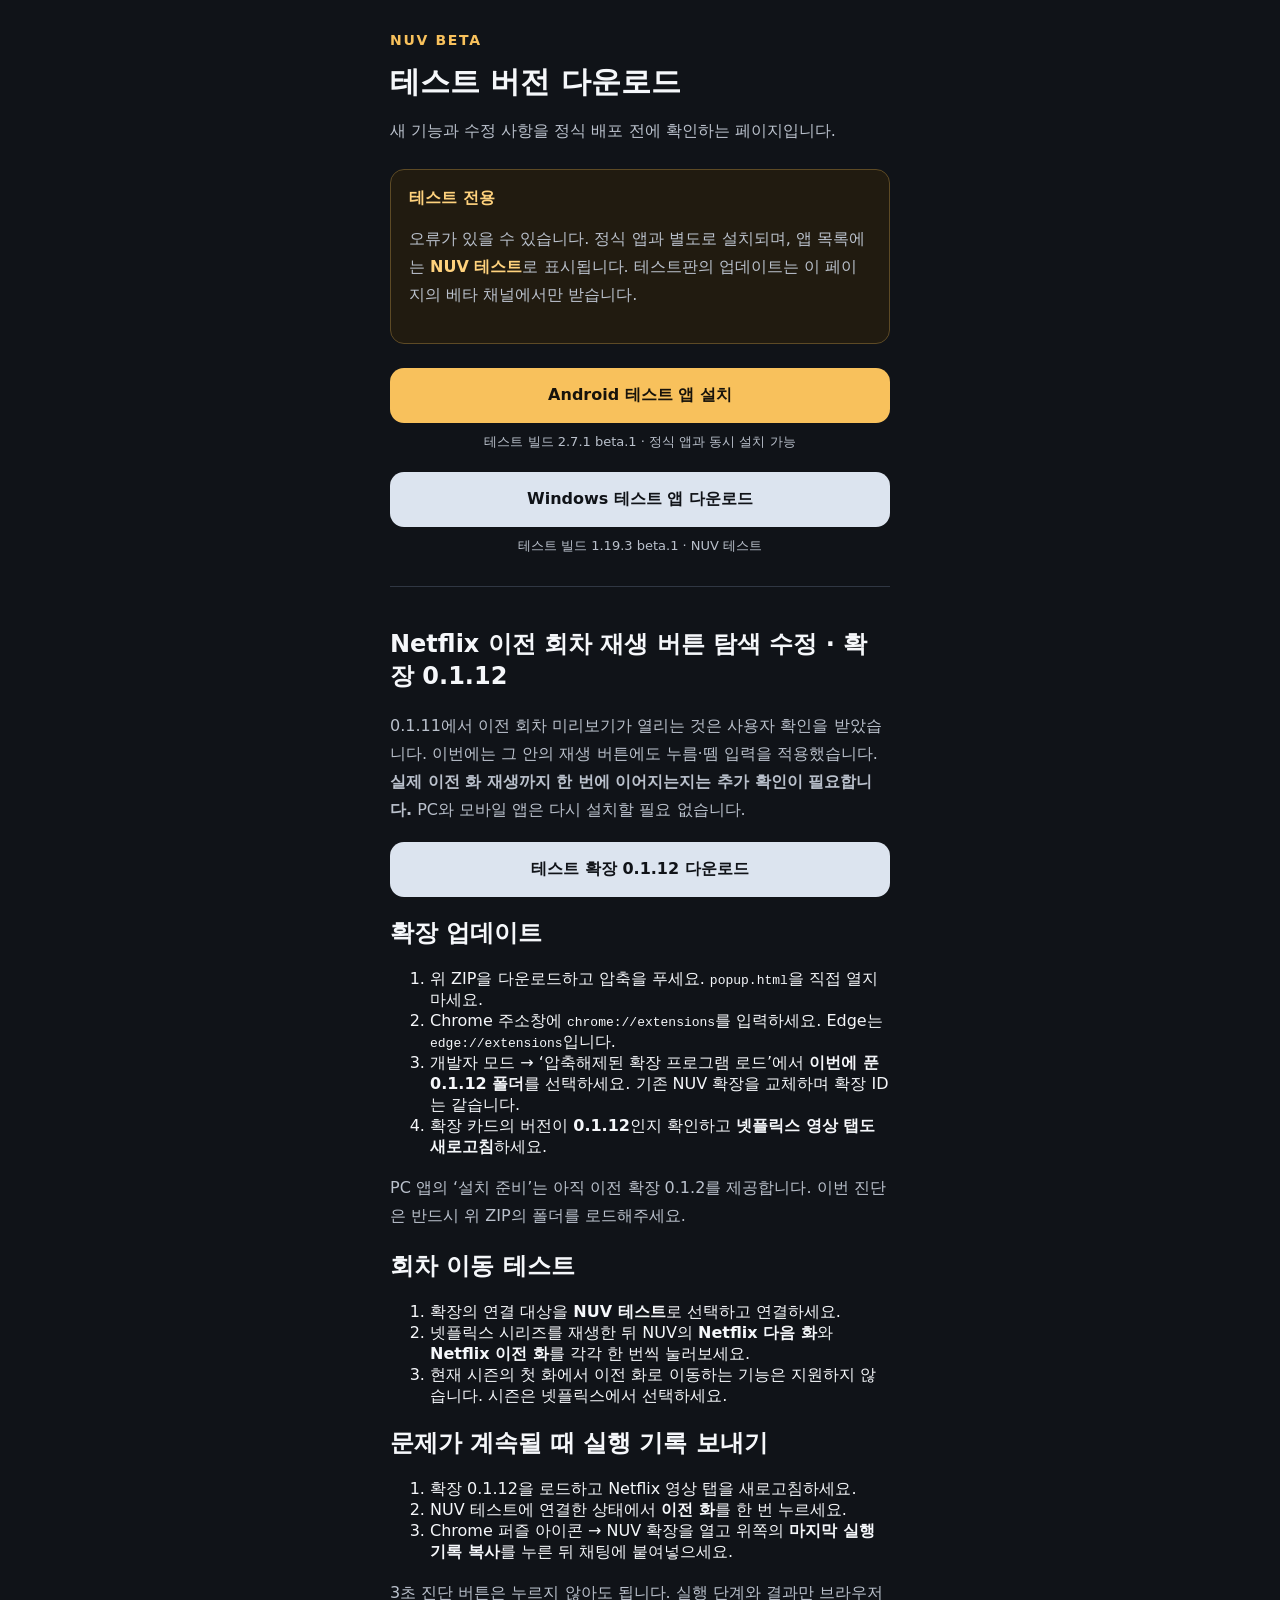
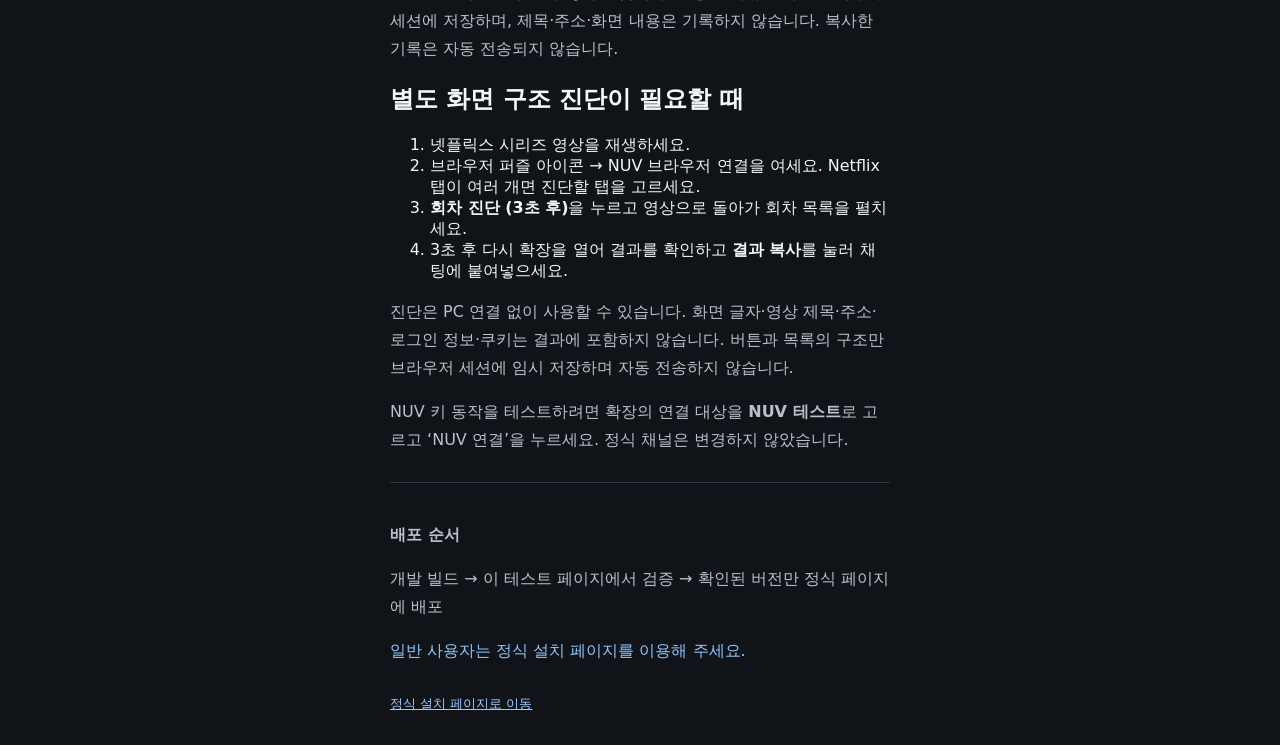
==== commit 164e2bd2: "Beta extension 0.1.12: Netflix episode press-release handling candidate; retain PC and Android build" ====
--- a/beta/index.html
+++ b/beta/index.html
@@ -43,15 +43,15 @@
     <p class="version">테스트 빌드 1.19.3 beta.1 · NUV 테스트</p>
 
     <section class="flow">
-      <h2>Netflix 이전 회차 재생 버튼 탐색 수정 · 확장 0.1.11</h2>
-      <p>이전 회차 선택 시 클릭뿐 아니라 누름·뗌 이벤트도 처리하는 검증용 수정안입니다. 미리보기가 이미 열리면 중복으로 클릭하지 않습니다. <strong>자동 테스트 결과와 별개로 실제 Netflix 이전 화 재생은 아직 확인되지 않았습니다.</strong> PC와 모바일 앱은 다시 설치할 필요 없습니다.</p>
-      <a class="download windows" href="https://github.com/hyeongom/nuv-download/releases/download/browser-0.1.11-beta.1/NUV-Browser-Extension-0.1.11-dev.zip">테스트 확장 0.1.11 다운로드</a>
+      <h2>Netflix 이전 회차 재생 버튼 탐색 수정 · 확장 0.1.12</h2>
+      <p>0.1.11에서 이전 회차 미리보기가 열리는 것은 사용자 확인을 받았습니다. 이번에는 그 안의 재생 버튼에도 누름·뗌 입력을 적용했습니다. <strong>실제 이전 화 재생까지 한 번에 이어지는지는 추가 확인이 필요합니다.</strong> PC와 모바일 앱은 다시 설치할 필요 없습니다.</p>
+      <a class="download windows" href="https://github.com/hyeongom/nuv-download/releases/download/browser-0.1.12-beta.1/NUV-Browser-Extension-0.1.12-dev.zip">테스트 확장 0.1.12 다운로드</a>
       <h2>확장 업데이트</h2>
       <ol>
         <li>위 ZIP을 다운로드하고 압축을 푸세요. <code>popup.html</code>을 직접 열지 마세요.</li>
         <li>Chrome 주소창에 <code>chrome://extensions</code>를 입력하세요. Edge는 <code>edge://extensions</code>입니다.</li>
-        <li>개발자 모드 → ‘압축해제된 확장 프로그램 로드’에서 <strong>이번에 푼 0.1.11 폴더</strong>를 선택하세요. 기존 NUV 확장을 교체하며 확장 ID는 같습니다.</li>
-        <li>확장 카드의 버전이 <strong>0.1.11</strong>인지 확인하고 <strong>넷플릭스 영상 탭도 새로고침</strong>하세요.</li>
+        <li>개발자 모드 → ‘압축해제된 확장 프로그램 로드’에서 <strong>이번에 푼 0.1.12 폴더</strong>를 선택하세요. 기존 NUV 확장을 교체하며 확장 ID는 같습니다.</li>
+        <li>확장 카드의 버전이 <strong>0.1.12</strong>인지 확인하고 <strong>넷플릭스 영상 탭도 새로고침</strong>하세요.</li>
       </ol>
       <p>PC 앱의 ‘설치 준비’는 아직 이전 확장 0.1.2를 제공합니다. 이번 진단은 반드시 위 ZIP의 폴더를 로드해주세요.</p>
       <h2>회차 이동 테스트</h2>
@@ -62,7 +62,7 @@
       </ol>
       <h2>문제가 계속될 때 실행 기록 보내기</h2>
       <ol>
-        <li>확장 0.1.11을 로드하고 Netflix 영상 탭을 새로고침하세요.</li>
+        <li>확장 0.1.12을 로드하고 Netflix 영상 탭을 새로고침하세요.</li>
         <li>NUV 테스트에 연결한 상태에서 <strong>이전 화</strong>를 한 번 누르세요.</li>
         <li>Chrome 퍼즐 아이콘 → NUV 확장을 열고 위쪽의 <strong>마지막 실행 기록 복사</strong>를 누른 뒤 채팅에 붙여넣으세요.</li>
       </ol>
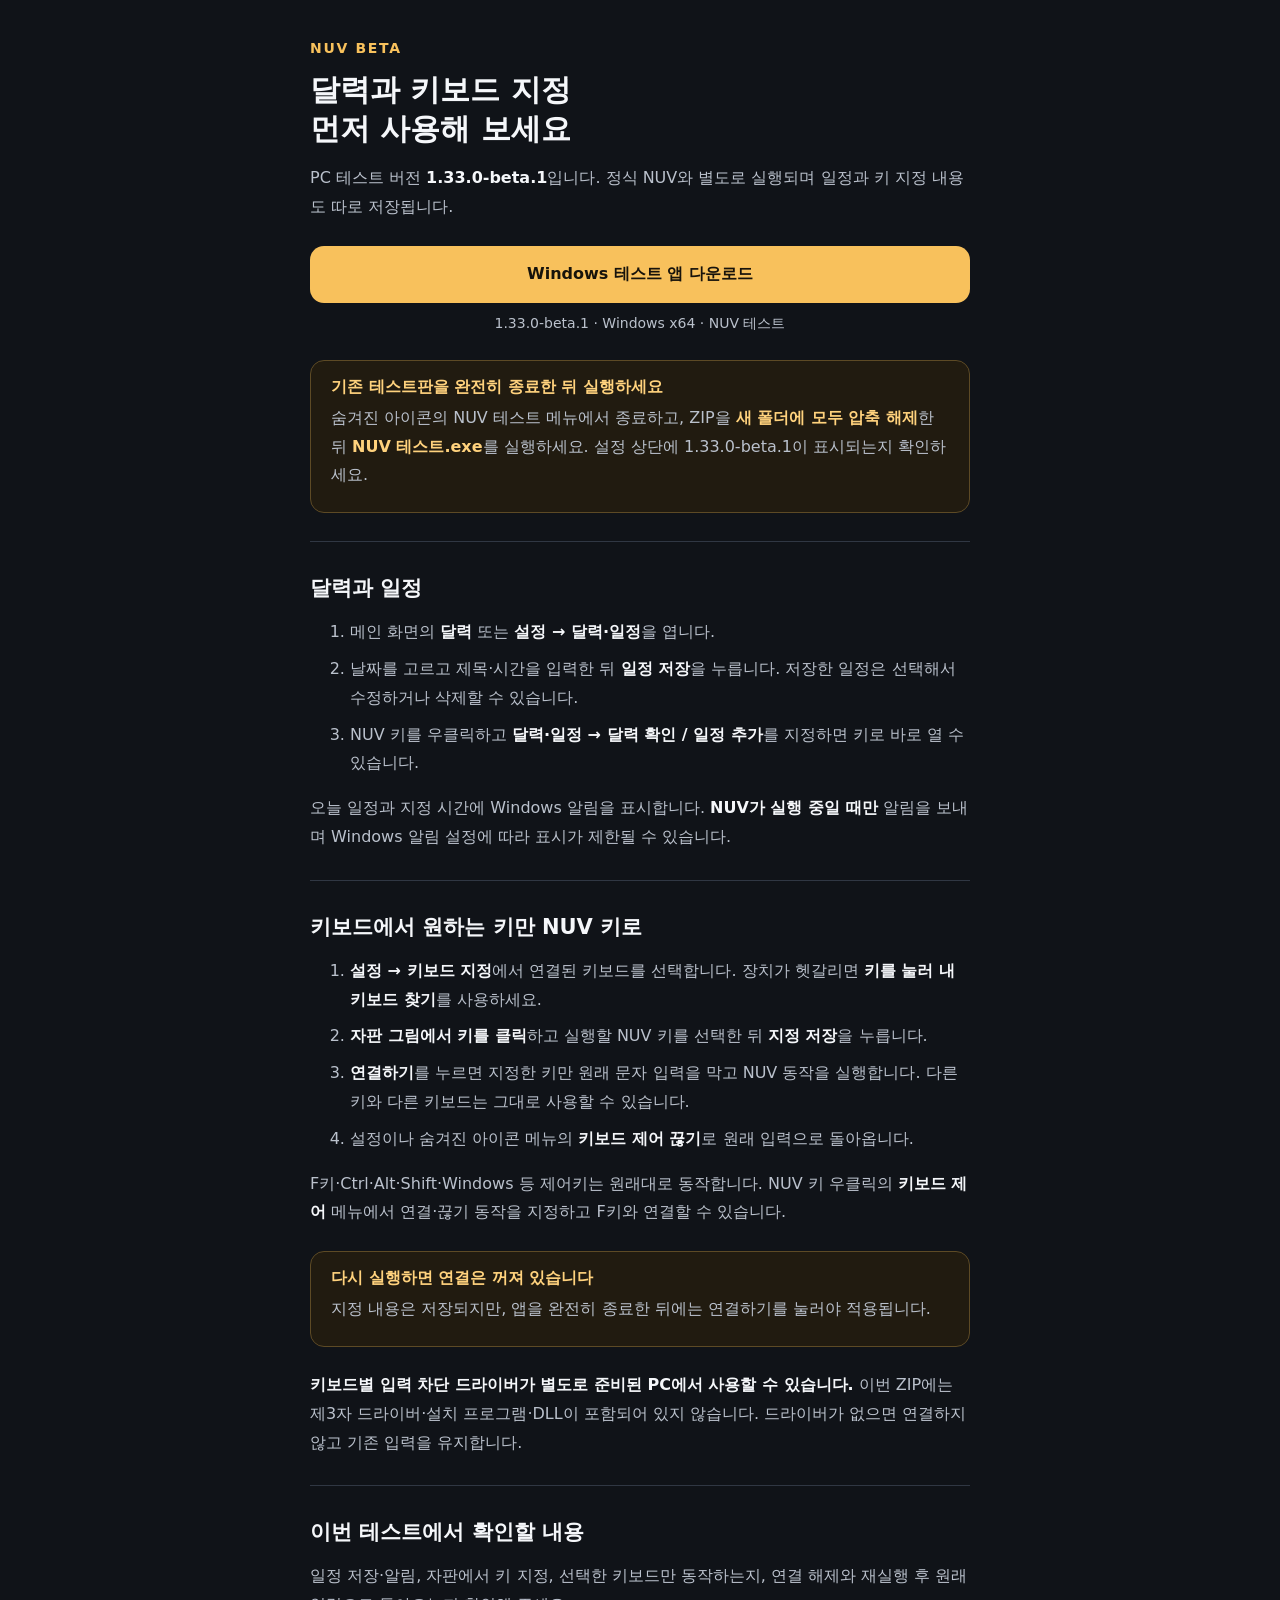
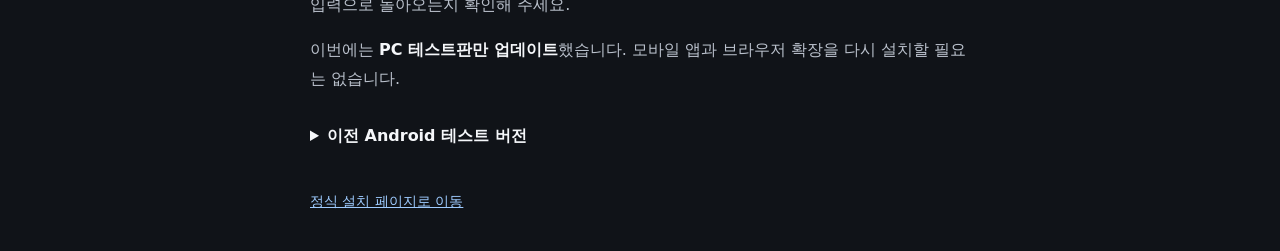
==== commit 005042a9: "Publish Windows 1.33.0-beta.1 calendar and keyboard assignment test page" ====
--- a/beta/index.html
+++ b/beta/index.html
@@ -1,91 +1,64 @@
 <!doctype html>
 <html lang="ko">
 <head>
-  <meta charset="utf-8">
-  <meta name="viewport" content="width=device-width,initial-scale=1">
-  <meta name="referrer" content="no-referrer">
-  <meta name="robots" content="noindex,nofollow">
-  <title>NUV 테스트 버전</title>
-  <style>
-    :root { color-scheme: dark; font-family: system-ui, sans-serif; }
-    * { box-sizing: border-box; }
-    body { margin: 0; background: #101318; color: #f5f7fa; min-height: 100svh; display: grid; place-items: center; }
-    main { width: min(100% - 40px, 500px); padding: 32px 0; }
-    .mark { color: #f8c15c; font-size: 14px; font-weight: 800; letter-spacing: .12em; }
-    h1 { font-size: 30px; line-height: 1.3; margin: 14px 0; }
-    p { color: #bac1cc; line-height: 1.75; }
-    .notice { margin: 24px 0; padding: 18px; border: 1px solid #5d4a25; border-radius: 14px; background: #211b10; }
-    .notice strong { color: #ffd27d; }
-    .download { display: block; padding: 17px 22px; margin: 18px 0 8px; background: #f8c15c; color: #17130b; text-align: center; text-decoration: none; font-weight: 800; border-radius: 14px; }
-    .download.windows { background: #dce4ef; color: #101318; }
-    .version { margin-top: 0; font-size: 13px; text-align: center; }
-    .flow { margin-top: 28px; padding-top: 22px; border-top: 1px solid #303743; }
-    .stable { color: #8fc6ff; }
-    footer { margin-top: 30px; font-size: 13px; }
-    footer a { color: #9ecbff; }
-  </style>
+<meta charset="utf-8">
+<meta name="viewport" content="width=device-width,initial-scale=1">
+<meta name="referrer" content="no-referrer">
+<meta name="robots" content="noindex,nofollow">
+<title>NUV 테스트 · 달력과 키보드 지정</title>
+<style>
+:root{color-scheme:dark;font-family:system-ui,sans-serif}*{box-sizing:border-box}
+body{margin:0;background:#101318;color:#f5f7fa;min-height:100svh}
+main{width:min(100% - 40px,660px);margin:auto;padding:40px 0}
+.mark{color:#f8c15c;font-size:14px;font-weight:800;letter-spacing:.12em}
+h1{font-size:30px;line-height:1.3;margin:14px 0}h2{font-size:21px;margin:28px 0 12px}
+p,li{color:#bac1cc;line-height:1.8}li{margin:8px 0}strong{color:#f5f7fa}
+.notice{margin:24px 0;padding:16px 20px;border:1px solid #5d4a25;border-radius:14px;background:#211b10}
+.notice strong{color:#ffd27d}.notice p{margin:6px 0}
+.download{display:block;padding:18px 22px;margin:24px 0 8px;background:#f8c15c;color:#17130b;text-align:center;text-decoration:none;font-weight:800;border-radius:14px}
+.version{margin-top:0;font-size:14px;text-align:center}.flow{margin-top:28px;padding-top:4px;border-top:1px solid #303743}
+a{color:#9ecbff}a:focus-visible,summary:focus-visible{outline:3px solid #8fc6ff;outline-offset:5px}
+summary{cursor:pointer;padding:16px 0;font-weight:700}details p{margin-top:0}code{overflow-wrap:anywhere}
+footer{margin-top:30px;font-size:14px}
+</style>
 </head>
 <body>
-  <main>
-    <div class="mark">NUV BETA</div>
-    <h1>테스트 버전 다운로드</h1>
-    <p>새 기능과 수정 사항을 정식 배포 전에 확인하는 페이지입니다.</p>
-
-    <div class="notice">
-      <strong>테스트 전용</strong>
-      <p>오류가 있을 수 있습니다. 정식 앱과 별도로 설치되며, 앱 목록에는 <strong>NUV 테스트</strong>로 표시됩니다. 테스트판의 업데이트는 이 페이지의 베타 채널에서만 받습니다.</p>
-    </div>
-
-    <a class="download" href="https://github.com/hyeongom/nuv-download/releases/download/v1.15.1-2.7.1-beta.1/NUV-Beta-Android.apk">Android 테스트 앱 설치</a>
-    <p class="version">테스트 빌드 2.7.1 beta.1 · 정식 앱과 동시 설치 가능</p>
-
-    <a class="download windows" href="https://github.com/hyeongom/nuv-download/releases/download/v1.19.3-beta.1/NUV-Beta-Windows.zip">Windows 테스트 앱 다운로드</a>
-    <p class="version">테스트 빌드 1.19.3 beta.1 · NUV 테스트</p>
-
-    <section class="flow">
-      <h2>Netflix 이전 회차 재생 버튼 탐색 수정 · 확장 0.1.12</h2>
-      <p>0.1.11에서 이전 회차 미리보기가 열리는 것은 사용자 확인을 받았습니다. 이번에는 그 안의 재생 버튼에도 누름·뗌 입력을 적용했습니다. <strong>실제 이전 화 재생까지 한 번에 이어지는지는 추가 확인이 필요합니다.</strong> PC와 모바일 앱은 다시 설치할 필요 없습니다.</p>
-      <a class="download windows" href="https://github.com/hyeongom/nuv-download/releases/download/browser-0.1.12-beta.1/NUV-Browser-Extension-0.1.12-dev.zip">테스트 확장 0.1.12 다운로드</a>
-      <h2>확장 업데이트</h2>
-      <ol>
-        <li>위 ZIP을 다운로드하고 압축을 푸세요. <code>popup.html</code>을 직접 열지 마세요.</li>
-        <li>Chrome 주소창에 <code>chrome://extensions</code>를 입력하세요. Edge는 <code>edge://extensions</code>입니다.</li>
-        <li>개발자 모드 → ‘압축해제된 확장 프로그램 로드’에서 <strong>이번에 푼 0.1.12 폴더</strong>를 선택하세요. 기존 NUV 확장을 교체하며 확장 ID는 같습니다.</li>
-        <li>확장 카드의 버전이 <strong>0.1.12</strong>인지 확인하고 <strong>넷플릭스 영상 탭도 새로고침</strong>하세요.</li>
-      </ol>
-      <p>PC 앱의 ‘설치 준비’는 아직 이전 확장 0.1.2를 제공합니다. 이번 진단은 반드시 위 ZIP의 폴더를 로드해주세요.</p>
-      <h2>회차 이동 테스트</h2>
-      <ol>
-        <li>확장의 연결 대상을 <strong>NUV 테스트</strong>로 선택하고 연결하세요.</li>
-        <li>넷플릭스 시리즈를 재생한 뒤 NUV의 <strong>Netflix 다음 화</strong>와 <strong>Netflix 이전 화</strong>를 각각 한 번씩 눌러보세요.</li>
-        <li>현재 시즌의 첫 화에서 이전 화로 이동하는 기능은 지원하지 않습니다. 시즌은 넷플릭스에서 선택하세요.</li>
-      </ol>
-      <h2>문제가 계속될 때 실행 기록 보내기</h2>
-      <ol>
-        <li>확장 0.1.12을 로드하고 Netflix 영상 탭을 새로고침하세요.</li>
-        <li>NUV 테스트에 연결한 상태에서 <strong>이전 화</strong>를 한 번 누르세요.</li>
-        <li>Chrome 퍼즐 아이콘 → NUV 확장을 열고 위쪽의 <strong>마지막 실행 기록 복사</strong>를 누른 뒤 채팅에 붙여넣으세요.</li>
-      </ol>
-      <p>3초 진단 버튼은 누르지 않아도 됩니다. 실행 단계와 결과만 브라우저 세션에 저장하며, 제목·주소·화면 내용은 기록하지 않습니다. 복사한 기록은 자동 전송되지 않습니다.</p>
-      <h2>별도 화면 구조 진단이 필요할 때</h2>
-      <ol>
-        <li>넷플릭스 시리즈 영상을 재생하세요.</li>
-        <li>브라우저 퍼즐 아이콘 → NUV 브라우저 연결을 여세요. Netflix 탭이 여러 개면 진단할 탭을 고르세요.</li>
-        <li><strong>회차 진단 (3초 후)</strong>을 누르고 영상으로 돌아가 회차 목록을 펼치세요.</li>
-        <li>3초 후 다시 확장을 열어 결과를 확인하고 <strong>결과 복사</strong>를 눌러 채팅에 붙여넣으세요.</li>
-      </ol>
-      <p>진단은 PC 연결 없이 사용할 수 있습니다. 화면 글자·영상 제목·주소·로그인 정보·쿠키는 결과에 포함하지 않습니다. 버튼과 목록의 구조만 브라우저 세션에 임시 저장하며 자동 전송하지 않습니다.</p>
-      <p>NUV 키 동작을 테스트하려면 확장의 연결 대상을 <strong>NUV 테스트</strong>로 고르고 ‘NUV 연결’을 누르세요. 정식 채널은 변경하지 않았습니다.</p>
-    </section>
-    <div class="flow">
-      <p><strong>배포 순서</strong></p>
-      <p>개발 빌드 → 이 테스트 페이지에서 검증 → 확인된 버전만 정식 페이지에 배포</p>
-      <p class="stable">일반 사용자는 정식 설치 페이지를 이용해 주세요.</p>
-    </div>
-
-    <footer><a href="../">정식 설치 페이지로 이동</a></footer>
-  </main>
+<main>
+<div class="mark">NUV BETA</div>
+<h1>달력과 키보드 지정<br>먼저 사용해 보세요</h1>
+<p>PC 테스트 버전 <strong>1.33.0-beta.1</strong>입니다. 정식 NUV와 별도로 실행되며 일정과 키 지정 내용도 따로 저장됩니다.</p>
+<a class="download" href="https://github.com/hyeongom/nuv-download/releases/download/v1.33.0-beta.1/NUV-Beta-Windows.zip">Windows 테스트 앱 다운로드</a>
+<p class="version">1.33.0-beta.1 · Windows x64 · NUV 테스트</p>
+<div class="notice"><strong>기존 테스트판을 완전히 종료한 뒤 실행하세요</strong>
+<p>숨겨진 아이콘의 NUV 테스트 메뉴에서 종료하고, ZIP을 <strong>새 폴더에 모두 압축 해제</strong>한 뒤 <strong>NUV 테스트.exe</strong>를 실행하세요. 설정 상단에 1.33.0-beta.1이 표시되는지 확인하세요.</p></div>
+<section class="flow">
+<h2>달력과 일정</h2>
+<ol>
+<li>메인 화면의 <strong>달력</strong> 또는 <strong>설정 → 달력·일정</strong>을 엽니다.</li>
+<li>날짜를 고르고 제목·시간을 입력한 뒤 <strong>일정 저장</strong>을 누릅니다. 저장한 일정은 선택해서 수정하거나 삭제할 수 있습니다.</li>
+<li>NUV 키를 우클릭하고 <strong>달력·일정 → 달력 확인 / 일정 추가</strong>를 지정하면 키로 바로 열 수 있습니다.</li>
+</ol>
+<p>오늘 일정과 지정 시간에 Windows 알림을 표시합니다. <strong>NUV가 실행 중일 때만</strong> 알림을 보내며 Windows 알림 설정에 따라 표시가 제한될 수 있습니다.</p>
+</section>
+<section class="flow">
+<h2>키보드에서 원하는 키만 NUV 키로</h2>
+<ol>
+<li><strong>설정 → 키보드 지정</strong>에서 연결된 키보드를 선택합니다. 장치가 헷갈리면 <strong>키를 눌러 내 키보드 찾기</strong>를 사용하세요.</li>
+<li><strong>자판 그림에서 키를 클릭</strong>하고 실행할 NUV 키를 선택한 뒤 <strong>지정 저장</strong>을 누릅니다.</li>
+<li><strong>연결하기</strong>를 누르면 지정한 키만 원래 문자 입력을 막고 NUV 동작을 실행합니다. 다른 키와 다른 키보드는 그대로 사용할 수 있습니다.</li>
+<li>설정이나 숨겨진 아이콘 메뉴의 <strong>키보드 제어 끊기</strong>로 원래 입력으로 돌아옵니다.</li>
+</ol>
+<p>F키·Ctrl·Alt·Shift·Windows 등 제어키는 원래대로 동작합니다. NUV 키 우클릭의 <strong>키보드 제어</strong> 메뉴에서 연결·끊기 동작을 지정하고 F키와 연결할 수 있습니다.</p>
+<div class="notice"><strong>다시 실행하면 연결은 꺼져 있습니다</strong><p>지정 내용은 저장되지만, 앱을 완전히 종료한 뒤에는 연결하기를 눌러야 적용됩니다.</p></div>
+<p><strong>키보드별 입력 차단 드라이버가 별도로 준비된 PC에서 사용할 수 있습니다.</strong> 이번 ZIP에는 제3자 드라이버·설치 프로그램·DLL이 포함되어 있지 않습니다. 드라이버가 없으면 연결하지 않고 기존 입력을 유지합니다.</p>
+</section>
+<section class="flow">
+<h2>이번 테스트에서 확인할 내용</h2>
+<p>일정 저장·알림, 자판에서 키 지정, 선택한 키보드만 동작하는지, 연결 해제와 재실행 후 원래 입력으로 돌아오는지 확인해 주세요.</p>
+<p>이번에는 <strong>PC 테스트판만 업데이트</strong>했습니다. 모바일 앱과 브라우저 확장을 다시 설치할 필요는 없습니다.</p>
+<details><summary>이전 Android 테스트 버전</summary><p>Android 테스트판은 이번 PC 기능과 관계없는 이전 빌드 <strong>2.7.1 beta.1</strong>입니다. 최신 일반 사용 버전은 정식 설치 페이지에서 받으세요.</p><p><a href="https://github.com/hyeongom/nuv-download/releases/download/v1.15.1-2.7.1-beta.1/NUV-Beta-Android.apk">이전 Android 테스트 APK 다운로드</a></p></details>
+</section>
+<footer><a href="../">정식 설치 페이지로 이동</a></footer>
+</main>
 </body>
 </html>
-
-
